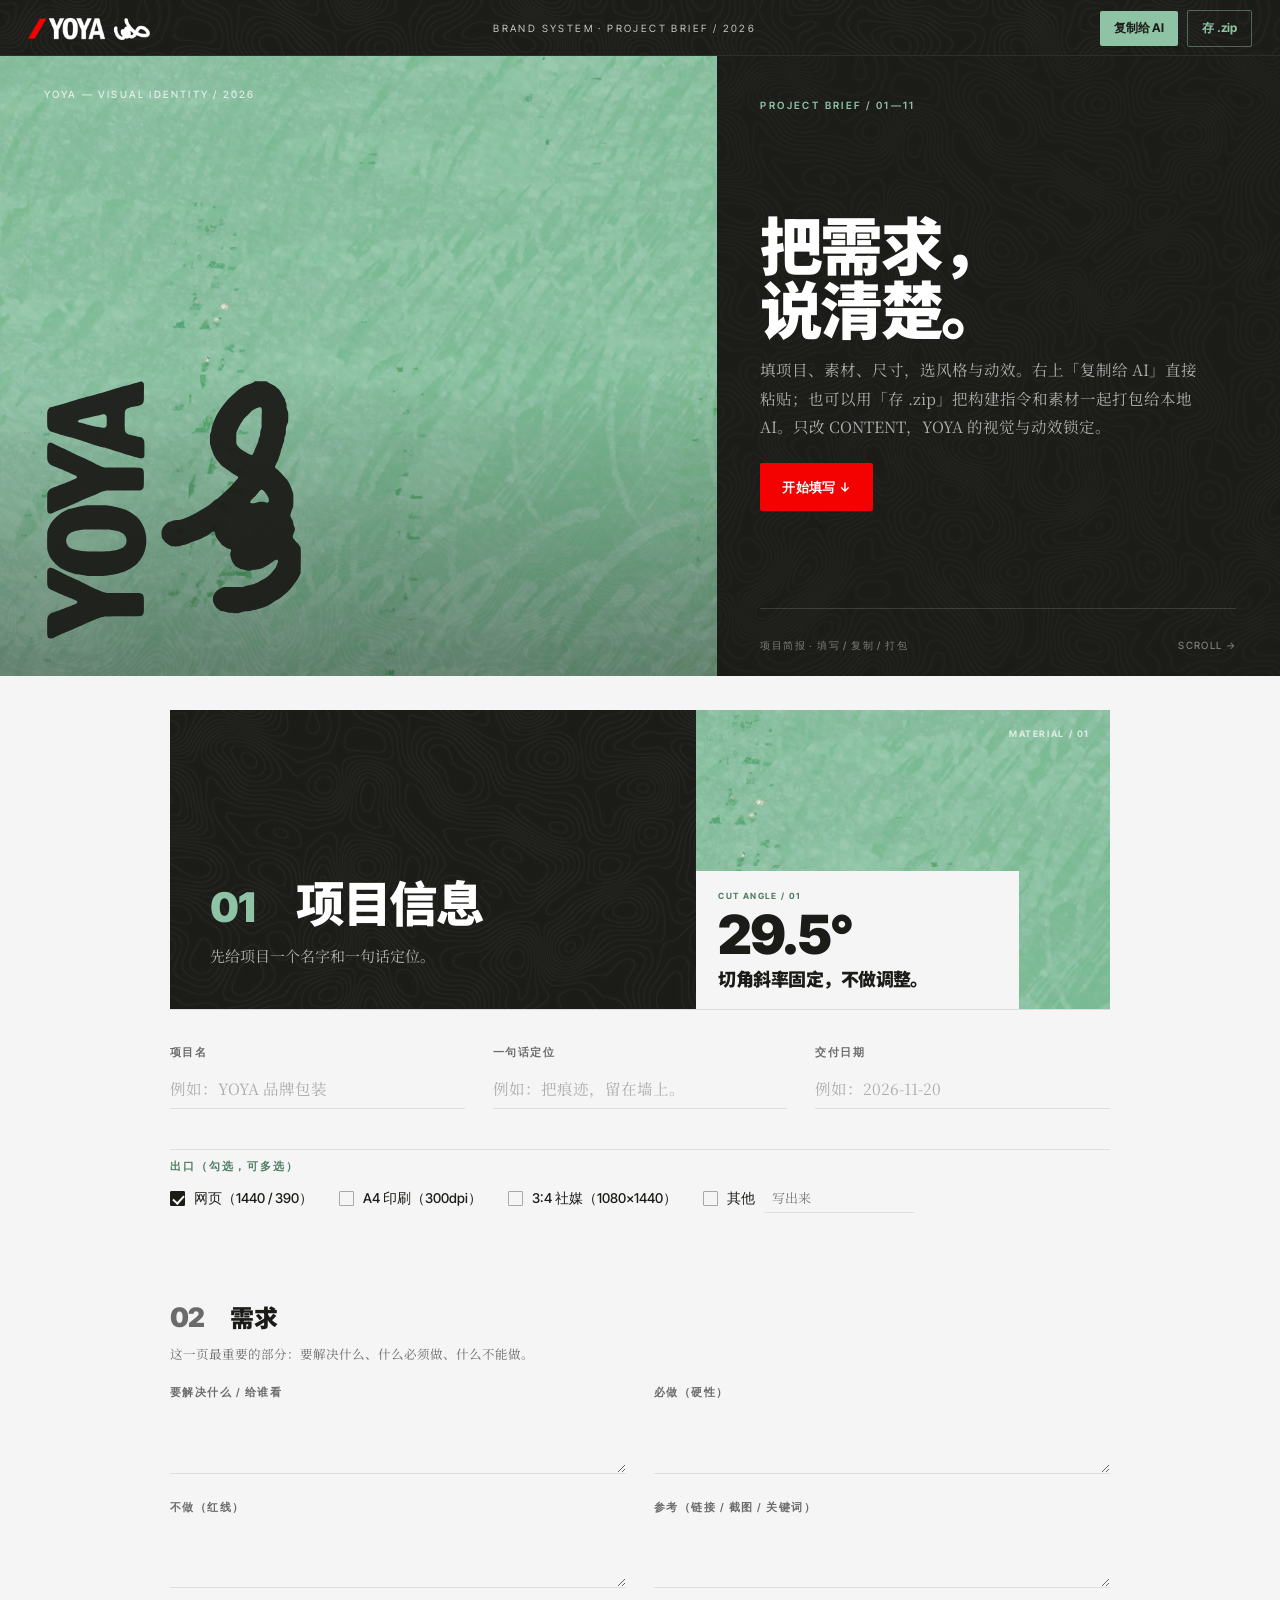
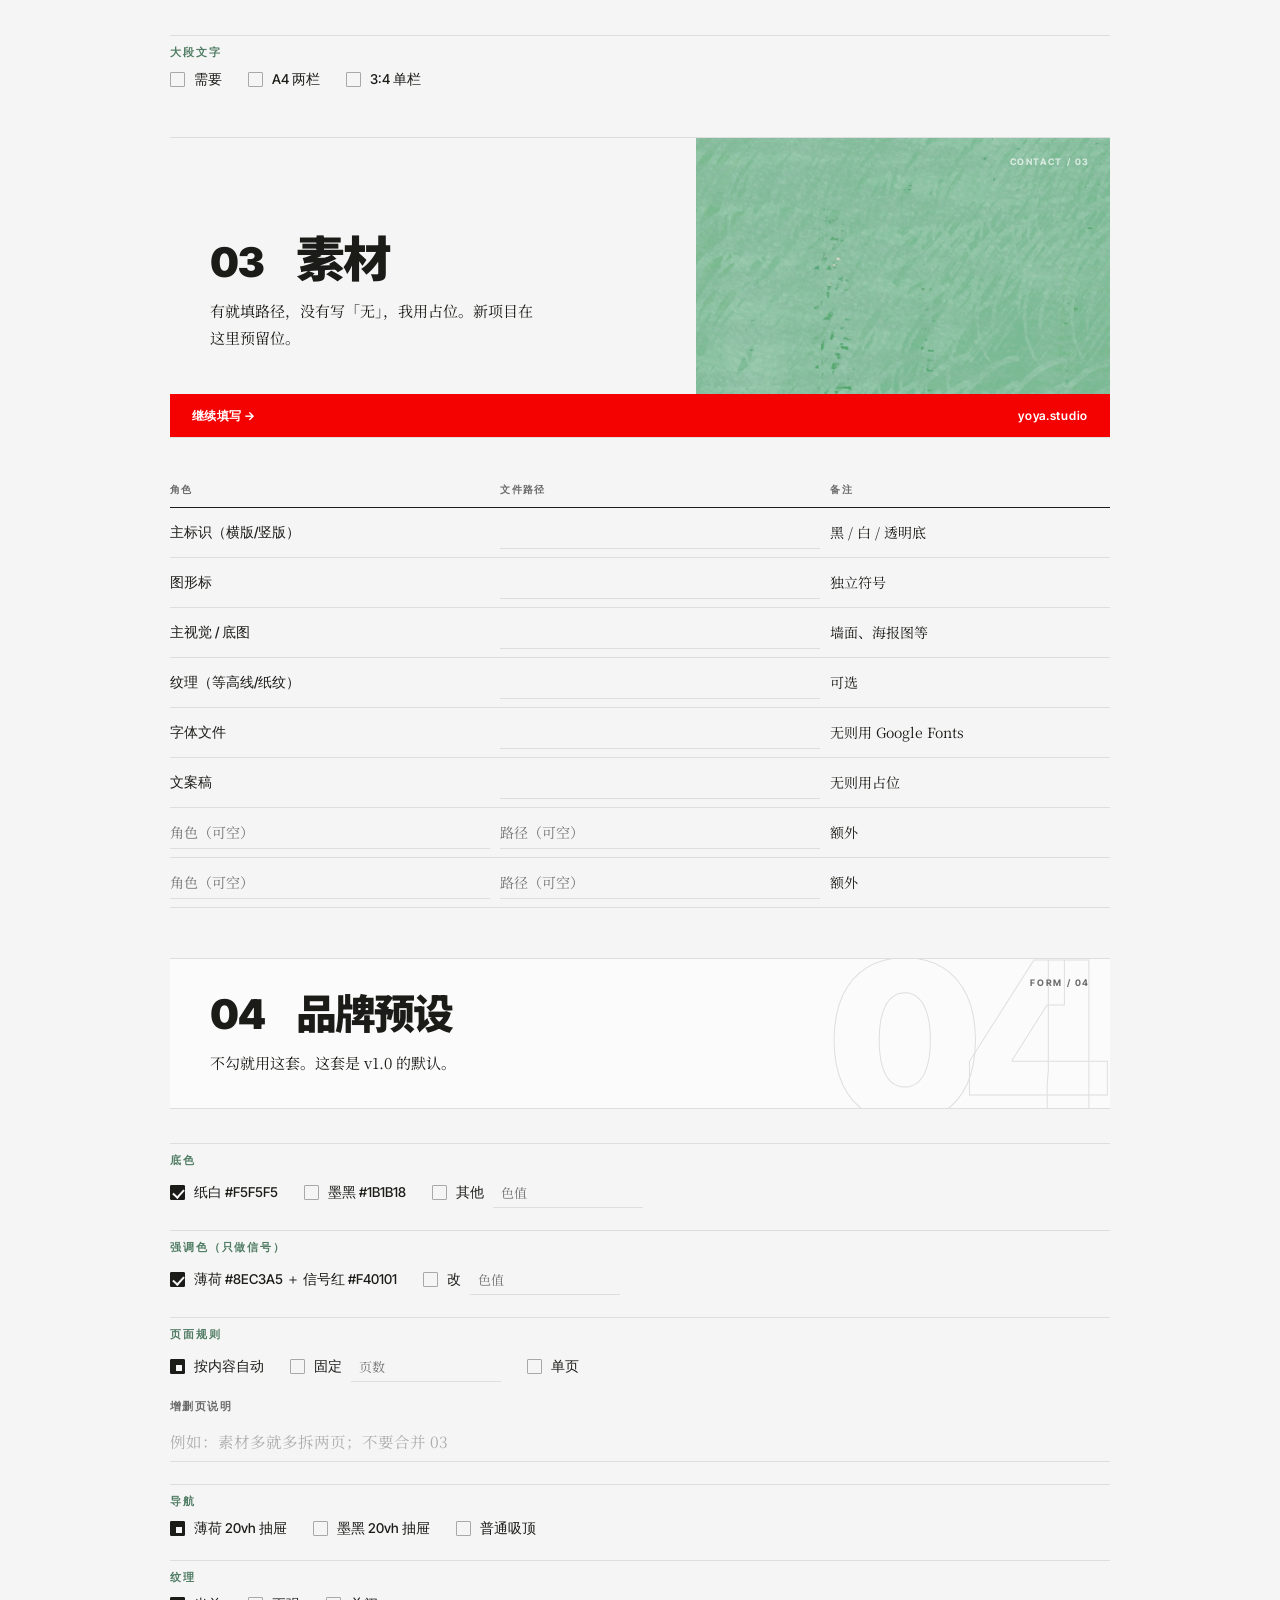
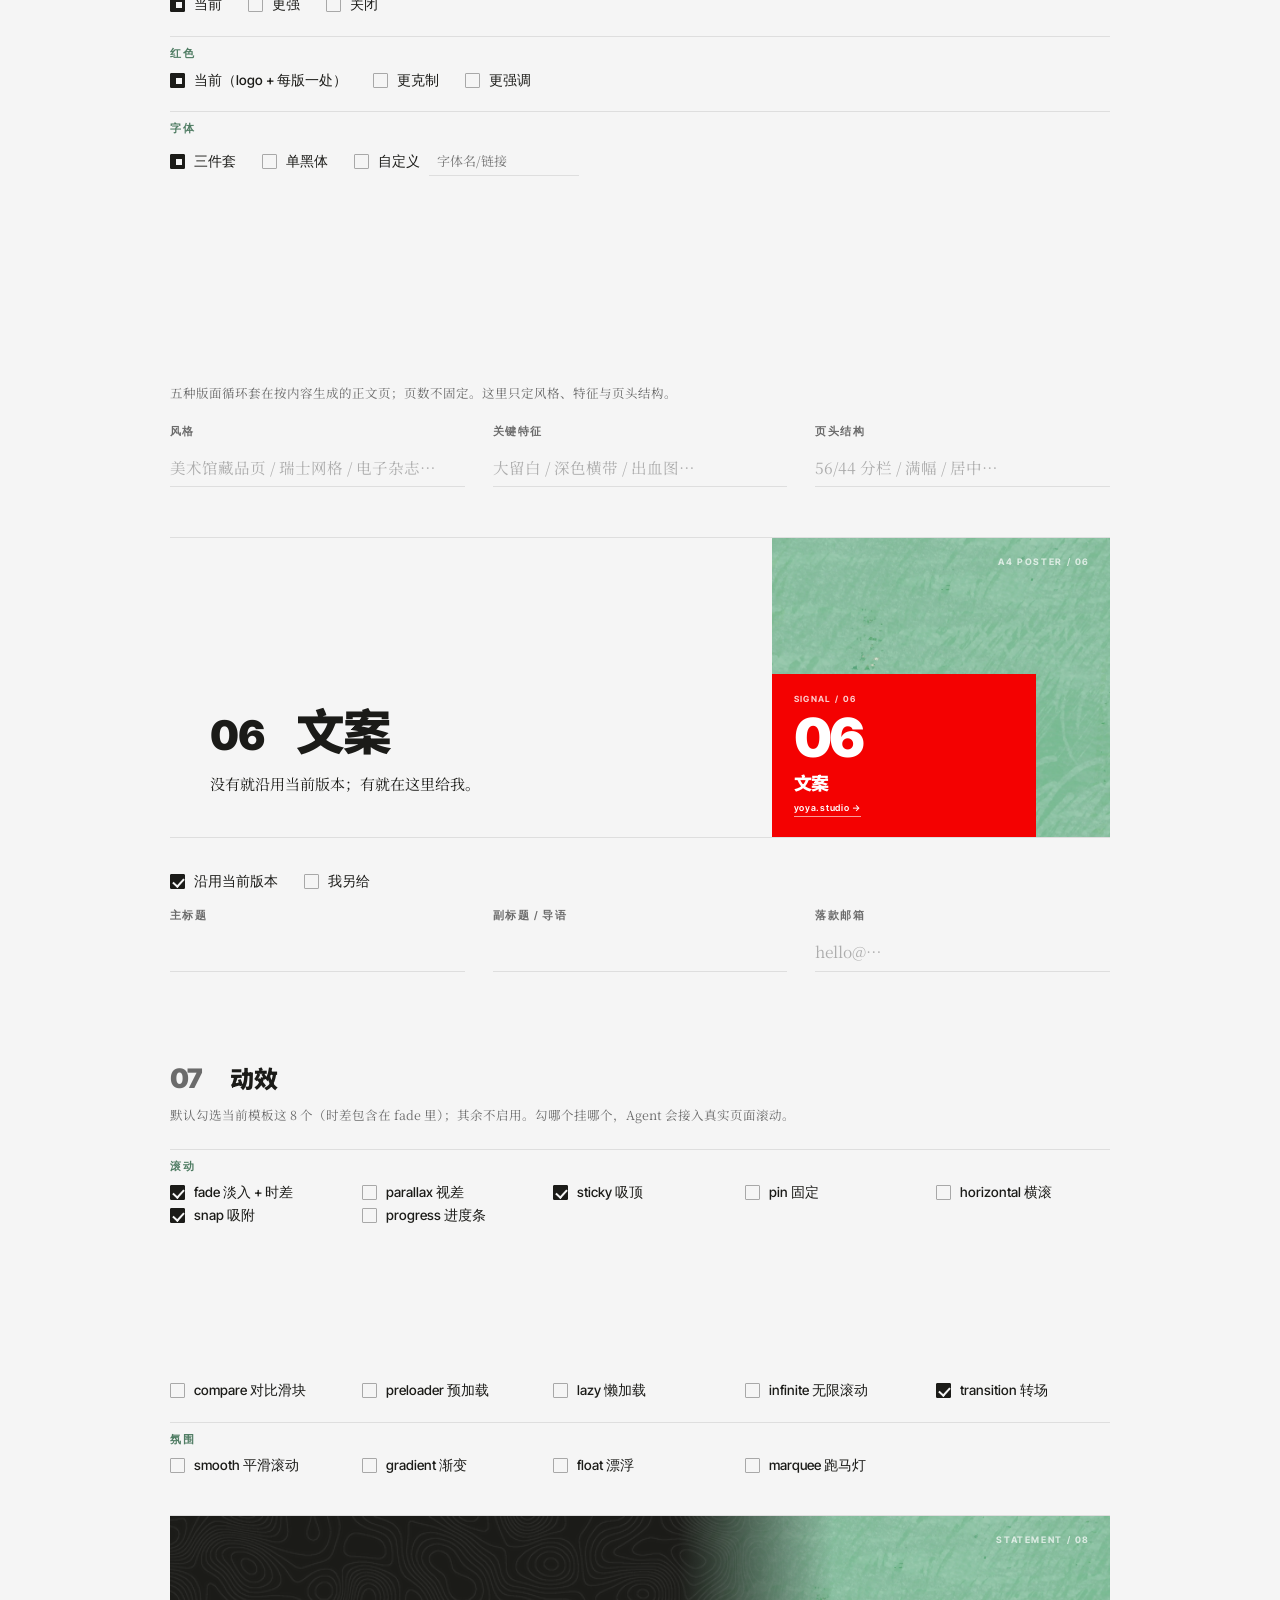
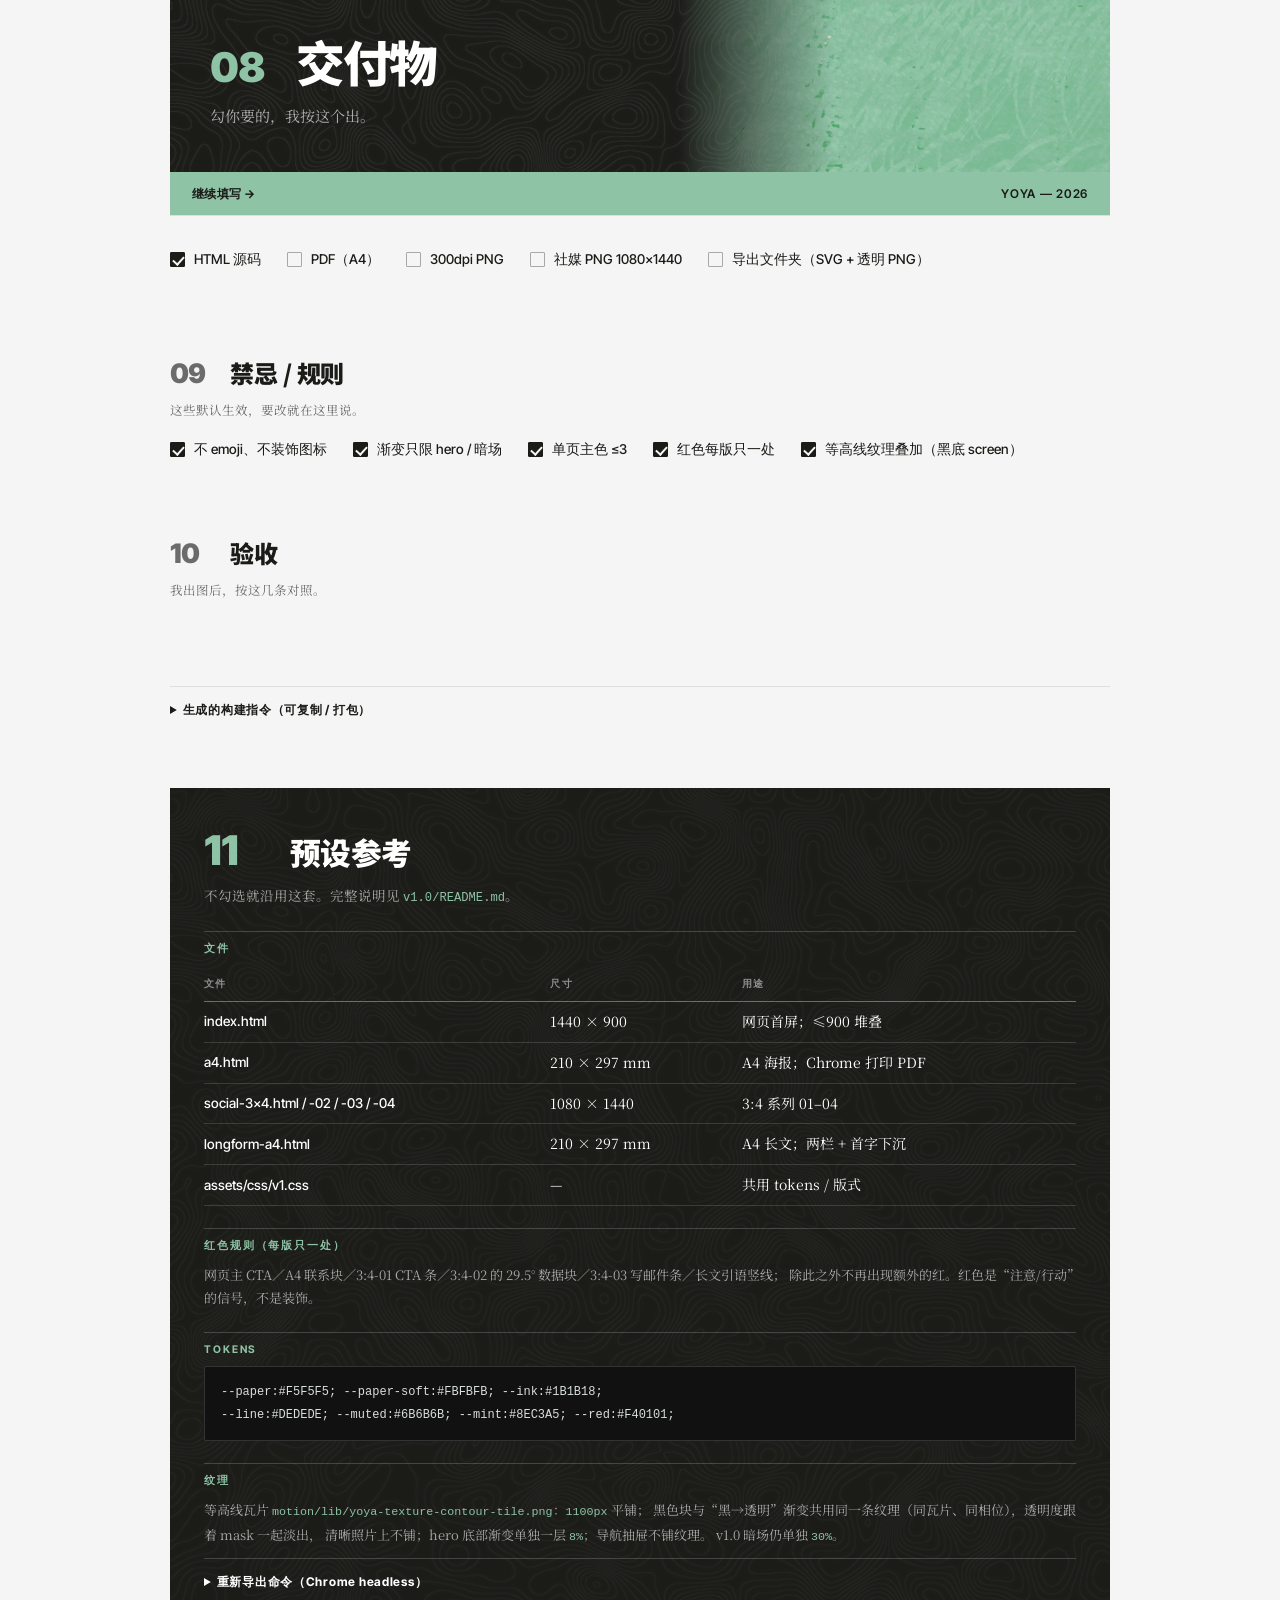
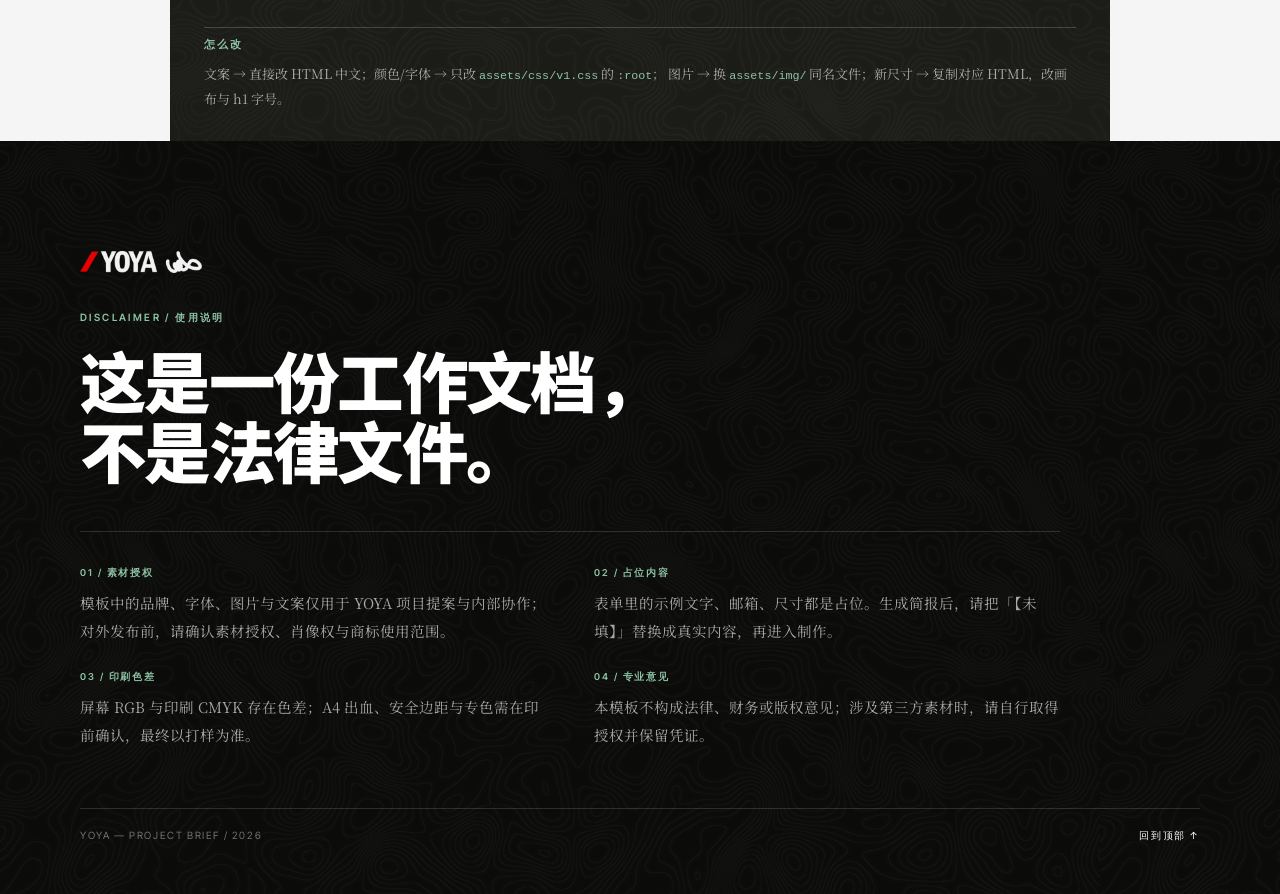
==== tool.html @ 6d3428be "YOYA project brief: demo + tool" ====
<!DOCTYPE html>
<html lang="zh-CN">
<head>
<meta charset="UTF-8">
<meta name="viewport" content="width=device-width, initial-scale=1.0">
<title>YOYA · 项目简报（使用版）</title>
<meta name="robots" content="noindex">
<link rel="icon" type="image/png" href="assets/img/yoya-favicon-128.png">
<link rel="preconnect" href="https://fonts.googleapis.com">
<link rel="preconnect" href="https://fonts.gstatic.com" crossorigin>
<link href="https://fonts.googleapis.com/css2?family=Inter+Tight:wght@400;500;600;700;900&family=Noto+Sans+SC:wght@400;500;900&family=Noto+Serif+SC:wght@400;500&display=swap" rel="stylesheet">
<style>
  :root{
    --paper:#F5F5F5; --paper-soft:#FBFBFB; --ink:#1B1B18; --muted:#6B6B6B;
    --line:#DEDEDE; --mint:#8EC3A5; --mint-deep:#4F7C63; --red:#F40101;
    --tex:url("motion/lib/yoya-texture-contour-tile.png");
    --tex-size:1100px;
    --tex-op:.065;          /* 顶栏：原来的 10% × 0.65 */
    --tex-op-dark:.0585;    /* 第 11 节：原来的 9% × 0.65 */
    --tex-op-nav:.05;
    --tex-op-disc:.05;
    --bar:56px;
  }
  *{box-sizing:border-box}
  html{scroll-behavior:smooth}
  body{margin:0;background:var(--paper);color:var(--ink);
    font-family:"Noto Serif SC","PingFang SC","Microsoft YaHei",serif;line-height:1.7;
    -webkit-font-smoothing:antialiased}
  img{max-width:100%;display:block}
  a{color:inherit}
  .disp{font-family:"Noto Sans SC","Inter Tight",system-ui,sans-serif;font-weight:900;letter-spacing:-.03em}
  .lbl{font-family:"Inter Tight","PingFang SC",system-ui,sans-serif}

  /* ---------- 顶栏 + 章节导航 ---------- */
  header.topbar{position:sticky;top:0;z-index:110;height:var(--bar);background:var(--ink);color:#fff;
    padding:10px 28px;border-bottom:1px solid rgba(255,255,255,.08)}
  header.topbar::before{content:"";position:absolute;inset:0;pointer-events:none;
    background-image:var(--tex);background-repeat:repeat;background-size:var(--tex-size);
    mix-blend-mode:screen;opacity:var(--tex-op)}
  header.topbar.is-stuck{box-shadow:0 12px 34px rgba(0,0,0,.26)}
  header.topbar .top-inner{transition:transform .3s ease}
  header.topbar:hover .top-inner,header.topbar.nav-open .top-inner{transform:translateY(-3px)}
  header.topbar:hover,header.topbar.nav-open{box-shadow:0 24px 54px rgba(0,0,0,.42)}
  .top-inner{position:relative;z-index:1;max-width:1320px;margin:0 auto;
    display:flex;align-items:center;gap:18px}
  .brand{display:inline-flex;flex:none;text-decoration:none}
  .top-inner .logo{height:22px;width:auto}
  .top-inner .tag{flex:1;text-align:center;font-family:"Inter Tight",sans-serif;font-size:10px;
    letter-spacing:.24em;color:#c9c9c2;text-transform:uppercase;white-space:nowrap;overflow:hidden}
  .top-actions{position:relative;display:flex;align-items:center;gap:9px;flex:none;margin-left:auto}

  .nav-wrap{position:relative}
  .nav-trigger{position:relative;display:inline-flex;align-items:center;gap:10px;
    background:transparent;color:#fff;border:1px solid rgba(255,255,255,.2);border-radius:2px;
    padding:8px 11px;font-family:"Inter Tight","PingFang SC",sans-serif;font-size:12px;
    letter-spacing:.02em;cursor:pointer;overflow:hidden;transition:background .25s,border-color .25s,transform .25s}
  .nav-trigger:hover{background:rgba(255,255,255,.07);border-color:rgba(255,255,255,.42)}
  .nav-trigger b{font-family:"Inter Tight",sans-serif;font-weight:700;font-size:10px;
    letter-spacing:.1em;color:var(--mint)}
  .nav-trigger .chev{font-size:10px;line-height:1;color:var(--mint);transition:transform .3s}
  .topbar.nav-open .nav-trigger{border-color:var(--mint)}
  .topbar.nav-open .nav-trigger .chev{transform:rotate(180deg)}
  .nav-panel{position:absolute;top:100%;left:0;right:0;width:100%;height:20vh;min-height:170px;
    display:grid;grid-template-columns:1fr 20vw;grid-template-rows:auto auto 1fr;gap:10px 48px;
    padding:22px 40px 20px;background:var(--mint);border-top:1px solid rgba(27,27,24,.18);
    box-shadow:0 40px 80px rgba(0,0,0,.35);z-index:60;opacity:0;transform:translateY(-14px);
    pointer-events:none;overflow:hidden;
    transition:opacity .22s ease,transform .3s cubic-bezier(.2,.75,.2,1)}
  .nav-panel>*{position:relative;z-index:1}
  @media (hover:hover){
    .topbar:hover .nav-panel{opacity:1;transform:none;pointer-events:auto}
  }
  .topbar.nav-open .nav-panel{opacity:1;transform:none;pointer-events:auto}
  .topbar.force-closed .nav-panel{opacity:0;transform:translateY(-8px) scale(.98);pointer-events:none}
  .nav-head{grid-column:1;grid-row:1;display:flex;align-items:flex-end;justify-content:space-between;gap:12px;
    font-family:"Inter Tight",sans-serif;font-size:9px;letter-spacing:.22em;
    text-transform:uppercase;color:rgba(27,27,24,.55)}
  .nav-head b{font-weight:700;font-size:clamp(38px,4vw,56px);line-height:.85;
    letter-spacing:-.04em;color:var(--ink)}
  .nav-bar{grid-column:1;grid-row:2;height:2px;background:rgba(27,27,24,.18);align-self:start}
  .nav-bar i{display:block;height:100%;width:0;background:var(--ink);transition:none}
  .nav-current{grid-column:1;grid-row:3;display:flex;justify-content:space-between;gap:16px;
    font-family:"Inter Tight","PingFang SC",sans-serif;font-size:11px;color:rgba(27,27,24,.62)}
  .nav-current b{font-weight:600;color:var(--ink)}
  .nav-current em{font-style:normal;color:rgba(27,27,24,.42)}
  .nav-list{grid-column:2;grid-row:1 / 4;display:grid;grid-template-columns:1fr 1fr;
    grid-template-rows:repeat(6,1fr);grid-auto-flow:column;gap:0 14px;max-height:none;overflow:visible}
  .nav-list a{position:relative;display:grid;grid-template-columns:22px 1fr;align-items:baseline;
    gap:6px;padding:4px 0 4px 8px;border-top:1px solid rgba(27,27,24,.14);
    text-decoration:none;color:rgba(27,27,24,.62);font-family:"Inter Tight","PingFang SC",sans-serif;
    font-size:11px;line-height:1.3;transition:color .25s,background .25s}
  .nav-list a b{font-family:"Inter Tight",sans-serif;font-size:8.5px;font-weight:700;
    letter-spacing:.08em;color:rgba(27,27,24,.38);transition:color .25s}
  .nav-list a::after{content:"";position:absolute;left:8px;right:0;bottom:2px;height:1px;
    background:var(--ink);transform:scaleX(0);transform-origin:right;transition:transform .35s ease}
  .nav-list a:hover{color:var(--ink);background:rgba(27,27,24,.06)}
  .nav-list a:hover::after{transform:scaleX(1);transform-origin:left}
  .nav-list a.on{color:var(--ink);background:linear-gradient(90deg,rgba(27,27,24,.12),transparent)}
  .nav-list a.on b{color:var(--ink)}
  .nav-list a.on::before{content:"";position:absolute;left:0;top:0;bottom:0;width:2px;background:var(--ink)}

  .copy-btn{position:relative;background:var(--mint);color:var(--ink);border:0;border-radius:2px;
    padding:9px 14px;font-family:"Inter Tight","PingFang SC",sans-serif;font-weight:700;
    font-size:12px;letter-spacing:.01em;cursor:pointer;overflow:hidden;
    transition:background .25s,transform .25s,box-shadow .25s}
  .copy-btn:hover{background:#A9D8C0;transform:translateY(-2px);box-shadow:0 9px 20px rgba(0,0,0,.24)}
  .copy-btn.ghost{background:transparent;color:var(--mint);border:1px solid rgba(142,195,165,.45)}
  .copy-btn.ghost:hover{background:rgba(142,195,165,.12);color:var(--mint);border-color:var(--mint)}
  .ok{position:absolute;top:calc(100% + 9px);right:0;z-index:80;display:none;
    background:var(--mint);color:var(--ink);font-family:"Inter Tight","PingFang SC",sans-serif;
    font-size:11.5px;font-weight:600;padding:6px 10px;border-radius:2px;white-space:nowrap}

  /* ---------- Hero：56/44 ---------- */
  .hero{display:grid;grid-template-columns:56% 44%;min-height:min(620px,74vh);background:var(--ink);overflow:hidden}
  .hero-media{position:relative;min-height:520px;overflow:hidden;
    background:url("assets/img/yoya-wall-mint-2400.webp") center/cover no-repeat}
  .hero-media::after{content:"";position:absolute;inset:0;z-index:1;
    background:linear-gradient(180deg,rgba(27,27,24,0) 52%,rgba(27,27,24,.38))}
  .hero-media::before{content:"";position:absolute;inset:0;z-index:2;pointer-events:none;
    background-image:var(--tex);background-repeat:repeat;background-size:var(--tex-size);
    opacity:.08;mix-blend-mode:screen;
    -webkit-mask-image:linear-gradient(180deg,transparent 52%,#000 100%);
    mask-image:linear-gradient(180deg,transparent 52%,#000 100%)}
  .hero-media .mark{position:absolute;left:clamp(20px,3.4vw,48px);bottom:clamp(18px,3vw,34px);
    width:min(38%,260px);opacity:.94;z-index:3}
  .hero-media .hm{position:absolute;left:clamp(20px,3.4vw,48px);top:clamp(18px,3vw,30px);z-index:3;
    font-family:"Inter Tight",sans-serif;font-size:10px;font-weight:500;letter-spacing:.22em;
    text-transform:uppercase;color:rgba(255,255,255,.74)}
  .hero-panel{position:relative;display:flex;flex-direction:column;color:#fff;
    padding:clamp(26px,3.2vw,46px) clamp(22px,3.4vw,52px) 22px}
  .hero-panel::before{content:"";position:absolute;inset:0;pointer-events:none;
    background-image:var(--tex);background-repeat:repeat;background-size:var(--tex-size);
    mix-blend-mode:screen;opacity:.05}
  .hero-panel>*{position:relative;z-index:1}
  .hero-panel .eyebrow{font-family:"Inter Tight",sans-serif;font-weight:600;font-size:10px;
    letter-spacing:.24em;text-transform:uppercase;color:var(--mint)}
  .hero-panel h1{font-family:"Noto Sans SC","Inter Tight",sans-serif;font-weight:900;
    font-size:clamp(42px,4.9vw,76px);line-height:1.02;letter-spacing:-.045em;
    margin:auto 0 16px}
  .hero-lede{font-family:"Noto Serif SC",serif;font-size:15.5px;line-height:1.85;
    color:rgba(255,255,255,.64);max-width:440px;margin:0 0 22px}
  .hero-cta{display:inline-flex;align-items:center;gap:8px;align-self:flex-start;
    background:var(--red);color:#fff;text-decoration:none;
    font-family:"Inter Tight",sans-serif;font-weight:600;font-size:13px;letter-spacing:.02em;
    padding:13px 22px;border-radius:2px}
  .hero-cta:hover{background:#d40000}
  .hero-meta{margin-top:auto;padding-top:28px;display:flex;justify-content:space-between;gap:16px;
    border-top:1px solid rgba(255,255,255,.14);font-family:"Inter Tight",sans-serif;
    font-weight:500;font-size:10px;letter-spacing:.14em;text-transform:uppercase;color:rgba(255,255,255,.42)}

  /* ---------- 正文 ---------- */
  .shell{max-width:1120px;margin:0 auto;padding:0 40px}
  .doc{min-width:0;width:100%;max-width:940px;margin:0 auto;padding:34px 0 0}

  /* ---------- 每一节 ---------- */
  section{position:relative;padding:30px 0 8px;border-top:1px solid var(--line);margin:0 0 34px;
    scroll-margin-top:72px}
  section:first-of-type{border-top:0}
  section h2{display:grid;grid-template-columns:72px 1fr;align-items:baseline;gap:14px;
    margin:0 0 6px;font-family:"Noto Sans SC","Inter Tight",sans-serif;font-weight:900;
    font-size:clamp(24px,2.4vw,32px);letter-spacing:-.02em}
  section h2 .num{font-family:"Inter Tight",sans-serif;font-weight:900;
    font-size:clamp(30px,3.2vw,44px);line-height:1;color:var(--ink);letter-spacing:-.02em}
  section .desc{color:var(--muted);font-size:13.5px;line-height:1.75;max-width:640px;margin:0 0 22px}

  /* ---------- 输入 ---------- */
  .row{display:grid;grid-template-columns:repeat(auto-fit,minmax(210px,1fr));gap:0 28px;margin:0}
  .field{display:block;margin:0 0 18px;min-width:0}
  .field label{display:block;font-family:"Inter Tight",sans-serif;font-weight:600;font-size:10.5px;
    letter-spacing:.14em;text-transform:uppercase;color:var(--muted);margin-bottom:7px}
  .field input,.field textarea{width:100%;border:0;border-bottom:1px solid var(--line);border-radius:0;
    background:transparent;padding:7px 0;font-family:"Noto Serif SC",serif;font-size:15.5px;
    line-height:1.6;color:var(--ink)}
  .field textarea{min-height:54px;resize:vertical}
  .field input::placeholder,.field textarea::placeholder{color:#ADADAD}
  .field input:focus,.field textarea:focus{outline:0;border-bottom-color:var(--ink)}

  /* ---------- 勾选 ---------- */
  .opts{display:flex;flex-wrap:wrap;gap:8px 26px;margin:0 0 16px}
  .opt{display:inline-flex;align-items:center;gap:9px;font-family:"Inter Tight","PingFang SC",sans-serif;
    font-weight:500;font-size:13.5px;line-height:1.4;cursor:pointer;user-select:none}
  .opt input[type=checkbox]{appearance:none;-webkit-appearance:none;width:15px;height:15px;
    border:1px solid #A8A8A8;border-radius:1px;background:transparent;cursor:pointer;flex:none;
    position:relative;margin:0}
  .opt input[type=checkbox]:checked{background:var(--ink);border-color:var(--ink)}
  .opt input[type=checkbox]:checked::after{content:"";position:absolute;left:4px;top:1px;
    width:5px;height:9px;border:solid var(--paper);border-width:0 2px 2px 0;transform:rotate(42deg)}
  .opt input[type=radio]{appearance:none;-webkit-appearance:none;width:15px;height:15px;
    border:1px solid #A8A8A8;border-radius:1px;background:transparent;cursor:pointer;flex:none;
    position:relative;margin:0}
  .opt input[type=radio]:checked{background:var(--ink);border-color:var(--ink)}
  .opt input[type=radio]:checked::after{content:"";position:absolute;left:4.5px;top:4.5px;
    width:6px;height:6px;background:var(--paper)}
  .opt .other{width:150px;padding:5px 8px;font-family:"Noto Serif SC",serif;font-size:13px;
    border:0;border-bottom:1px solid var(--line);border-radius:0;background:transparent;color:var(--ink)}
  .opt .other:focus{outline:0;border-bottom-color:var(--ink)}

  .group-title{font-family:"Inter Tight",sans-serif;font-weight:700;font-size:10.5px;
    letter-spacing:.18em;text-transform:uppercase;color:var(--mint-deep);
    margin:22px 0 8px;padding-top:8px;border-top:1px solid var(--line)}
  .grid{display:grid;grid-template-columns:repeat(auto-fill,minmax(168px,1fr));gap:4px 18px;margin:0 0 8px}

  /* ---------- 素材表 ---------- */
  table.mat{width:100%;border-collapse:collapse;font-size:14px;margin:0 0 8px}
  table.mat th{font-family:"Inter Tight",sans-serif;font-weight:700;font-size:10px;
    letter-spacing:.14em;text-transform:uppercase;color:var(--muted);text-align:left;
    padding:9px 10px 9px 0;border-bottom:1px solid var(--ink)}
  table.mat td{padding:8px 10px 8px 0;border-bottom:1px solid var(--line);vertical-align:middle}
  table.mat td:first-child{font-family:"Inter Tight","PingFang SC",sans-serif;font-weight:500;
    font-size:13.5px;color:var(--ink)}
  table.mat input{width:100%;border:0;border-bottom:1px solid var(--line);background:transparent;
    padding:6px 0;font-family:"Noto Serif SC",serif;font-size:14px;color:var(--ink)}
  table.mat input:focus{outline:0;border-bottom-color:var(--ink)}

  /* ---------- 说明 / 代码 ---------- */
  .note{font-size:13px;line-height:1.8;color:var(--muted);margin:0 0 10px}
  .note b{color:var(--ink);font-weight:500}
  code{font-family:ui-monospace,Consolas,monospace;font-size:.9em;color:var(--mint-deep)}
  pre.code{margin:0 0 18px;padding:14px 16px;background:var(--ink);color:#D8DED9;border-radius:2px;
    font-family:ui-monospace,Consolas,monospace;font-size:12px;line-height:1.85;overflow:auto;white-space:pre}

  details.out{margin:8px 0 0;border-top:1px solid var(--line);padding:0}
  details.out summary{cursor:pointer;font-family:"Inter Tight",sans-serif;font-weight:700;
    font-size:12px;letter-spacing:.06em;padding:13px 0;color:var(--ink)}
  details.out textarea{width:100%;min-height:230px;border:1px solid var(--line);border-radius:2px;
    background:var(--paper-soft);font-family:ui-monospace,Consolas,monospace;font-size:12px;
    line-height:1.7;padding:12px;color:var(--ink)}
  details.out textarea.cmd{min-height:150px}

  /* ---------- 深色段 11 ---------- */
  section.dark{background:var(--ink);color:#fff;border-top:0;margin:54px 0 0;
    padding:38px 34px 20px;position:relative;overflow:hidden}
  section.dark::before{content:"";position:absolute;inset:0;pointer-events:none;
    background-image:var(--tex);background-repeat:repeat;background-size:var(--tex-size);
    mix-blend-mode:screen;opacity:var(--tex-op-dark);
    -webkit-mask-image:radial-gradient(120% 100% at 50% 45%,#000 55%,transparent 100%);
    mask-image:radial-gradient(120% 100% at 50% 45%,#000 55%,transparent 100%)}
  section.dark>*{position:relative;z-index:1}
  section.dark h2{color:#fff}
  section.dark h2 .num{color:var(--mint)}
  section.dark .desc,section.dark .note{color:rgba(255,255,255,.62)}
  section.dark .note b{color:#fff}
  section.dark code{color:var(--mint)}
  section.dark .group-title{color:var(--mint);border-top-color:rgba(255,255,255,.18)}
  section.dark table.mat th{color:rgba(255,255,255,.5);border-bottom-color:rgba(255,255,255,.35)}
  section.dark table.mat td{border-bottom-color:rgba(255,255,255,.14)}
  section.dark table.mat td:first-child{color:#fff}
  section.dark details.out{border-top-color:rgba(255,255,255,.18)}
  section.dark details.out summary{color:#fff}
  section.dark details.out textarea{background:#111;border-color:rgba(255,255,255,.2);color:#D8DED9}
  section.dark pre.code{background:#111;border:1px solid rgba(255,255,255,.14)}

  /* ---------- 末页：黑底免责 ---------- */
  .disclaimer{position:relative;background:#0B0B0A;color:#fff;margin:0;
    padding:110px 40px 54px;overflow:hidden;scroll-margin-top:52px}
  .disclaimer::before{content:"";position:absolute;inset:0;pointer-events:none;
    background-image:var(--tex);background-repeat:repeat;background-size:var(--tex-size);
    mix-blend-mode:screen;opacity:var(--tex-op-disc)}
  .disc-inner{position:relative;z-index:1;max-width:1120px;margin:0 auto}
  .disc-mark{height:22px;width:auto;margin:0 0 36px;opacity:.95!important}
  .disc-eyebrow{font-family:"Inter Tight",sans-serif;font-weight:600;font-size:10px;
    letter-spacing:.24em;text-transform:uppercase;color:var(--mint);margin:0 0 18px}
  .disclaimer h2{font-family:"Noto Sans SC","Inter Tight",sans-serif;font-weight:900;
    font-size:clamp(38px,5.2vw,72px);line-height:1.06;letter-spacing:-.04em;
    margin:0 0 46px;max-width:820px;display:block;grid-template-columns:none}
  .disc-cols{display:grid;grid-template-columns:1fr 1fr;gap:22px 48px;max-width:980px;
    padding:32px 0 58px;border-top:1px solid rgba(255,255,255,.14)}
  .disc-cols p{font-family:"Noto Serif SC",serif;font-size:14.5px;line-height:1.95;
    color:rgba(255,255,255,.64);margin:0}
  .disc-cols b{display:block;font-family:"Inter Tight",sans-serif;font-weight:600;
    font-size:9.5px;letter-spacing:.2em;color:var(--mint);margin-bottom:7px}
  .disc-foot{display:flex;justify-content:space-between;gap:18px;flex-wrap:wrap;
    padding-top:18px;border-top:1px solid rgba(255,255,255,.14);
    font-family:"Inter Tight",sans-serif;font-size:10px;letter-spacing:.16em;
    color:rgba(255,255,255,.42);text-transform:uppercase}
  .disc-foot a{position:relative;color:#fff;text-decoration:none}
  .disc-foot a::after{content:"";position:absolute;left:0;right:0;bottom:-3px;height:1px;
    background:var(--mint);transform:scaleX(0);transform-origin:right;transition:transform .35s}
  .disc-foot a:hover::after{transform:scaleX(1);transform-origin:left}

  /* ---------- 模板动效 ---------- */
  html.js .reveal{opacity:0;transform:translateY(14px);
    transition:opacity .65s ease,transform .65s cubic-bezier(.2,.7,.2,1);
    transition-delay:calc(var(--i,0) * 55ms)}
  html.js .reveal.in{opacity:1;transform:none}
  .hero-cta,.nav-trigger,.copy-btn{position:relative;overflow:hidden}
  .rip{position:absolute;border-radius:50%;transform:scale(0);pointer-events:none;
    animation:rip .55s ease-out forwards;z-index:0}
  @keyframes rip{to{transform:scale(2.8);opacity:0}}
  .wipe{position:fixed;left:0;right:0;top:var(--bar);height:0;z-index:100;background:var(--mint);
    overflow:hidden;pointer-events:none;visibility:hidden;opacity:0;
    transition:height .5s cubic-bezier(.7,0,.2,1),opacity .24s ease .18s}
  .wipe.run{visibility:visible;opacity:1;height:calc(100vh - var(--bar));
    transition:height .52s cubic-bezier(.7,0,.2,1),opacity .1s ease}
  .wipe.out{visibility:visible;opacity:0;height:20vh;
    transition:height .45s cubic-bezier(.7,0,.2,1),opacity .22s ease .34s}
  .wipe-logo{position:absolute;top:50%;left:50%;width:min(220px,42vw);height:auto;
    transform:translate(-50%,-50%);filter:drop-shadow(0 3px 14px rgba(27,27,24,.22))}
  @media (min-width:901px){
    html{scroll-snap-type:y proximity;scroll-padding-top:52px}
    section,.disclaimer{scroll-snap-align:start}
  }
  @media (prefers-reduced-motion:reduce){
    html{scroll-behavior:auto;scroll-snap-type:none}
    html.js .reveal{opacity:1;transform:none;transition:none}
  }

  /* 正文节 · 五种版面循环 */
  section.has-band{padding-top:0}
  .sec-band{position:relative;overflow:hidden;display:flex;align-items:flex-end;
    min-height:300px;margin:0 0 34px;padding:40px;background:var(--paper-soft);
    border-bottom:1px solid var(--line)}
  .sec-copy{position:relative;z-index:3;max-width:56%}
  .sec-copy h2{margin:0 0 14px;font-size:clamp(34px,3.8vw,56px);line-height:1.02;
    letter-spacing:-.05em;font-weight:900;text-wrap:balance}
  .sec-copy .desc{margin:0;max-width:42ch;font-size:15px;line-height:1.8;color:var(--ink-soft)}
  .sec-art{position:absolute;inset:0 0 0 auto;width:42%;overflow:hidden}
  .art-tag{position:absolute;top:18px;right:20px;z-index:4;font:700 9px/1.4 "Inter Tight",sans-serif;
    letter-spacing:.18em;text-transform:uppercase;color:rgba(255,255,255,.7)}
  .art-photo{position:absolute;inset:0;background:url("assets/img/yoya-wall-mint-2400.webp") center/cover}
  .art-photo.detail{background-image:url("assets/img/yoya-wall-mint-detail-960.webp")}
  .art-red{position:absolute;left:0;bottom:0;z-index:3;display:flex;flex-direction:column;gap:9px;
    width:78%;padding:20px 22px;background:var(--red);color:#fff}
  .art-red .k{font:700 8.5px/1.3 "Inter Tight",sans-serif;letter-spacing:.16em;text-transform:uppercase;opacity:.8}
  .art-red b{font:900 54px/.9 "Inter Tight",sans-serif;letter-spacing:-.05em}
  .art-red .t{font:900 18px/1.15 "Noto Sans SC",sans-serif;letter-spacing:-.03em}
  .art-red em{font:600 9px/1.4 "Inter Tight",sans-serif;font-style:normal;letter-spacing:.08em;
    border-bottom:1px solid rgba(255,255,255,.6);align-self:flex-start;padding-bottom:2px}
  .art-bar{position:absolute;left:0;right:0;bottom:0;z-index:5;display:flex;justify-content:space-between;
    align-items:center;gap:20px;padding:14px 22px;background:var(--mint);color:var(--ink);
    font:700 12px/1.3 "Inter Tight",sans-serif;letter-spacing:.04em}
  .art-bar em{font-style:normal;font-weight:600;letter-spacing:.06em}
  .art-ghost{position:absolute;right:18px;bottom:-20px;z-index:1;font:900 220px/.8 "Inter Tight",sans-serif;
    letter-spacing:-.09em;color:transparent;-webkit-text-stroke:1px var(--line)}
  .sec-band[data-lay="poster"]{background:var(--paper)}
  .sec-band[data-lay="poster"] .sec-art{width:36%;background:var(--mint)}
  .sec-band[data-lay="statement"]{background:var(--ink);color:#fff;padding-bottom:86px}
  .sec-band[data-lay="statement"] .sec-copy h2{color:#fff}
  .sec-band[data-lay="statement"] .sec-copy .desc{color:rgba(245,245,245,.68)}
  .sec-band[data-lay="statement"] .sec-art{width:46%}
  .sec-band[data-lay="statement"] .sec-art::after{content:"";position:absolute;inset:0;z-index:1;
    background:linear-gradient(90deg,var(--ink),transparent 36%)}
  .sec-band[data-lay="material"]{background:var(--ink);color:#fff}
  .sec-band[data-lay="material"] .sec-copy h2{color:#fff}
  .sec-band[data-lay="material"] .sec-copy .desc{color:rgba(245,245,245,.68)}
  .sec-band[data-lay="material"] .sec-art{width:44%}
  .sec-band[data-lay="contact"]{background:var(--paper);padding-bottom:86px}
  .sec-band[data-lay="contact"] .sec-art{width:44%}
  .sec-band[data-lay="form"]{min-height:148px;padding:32px 40px;background:var(--paper-soft)}
  .sec-band[data-lay="form"] .sec-copy{max-width:100%}
  .sec-band[data-lay="form"] .sec-copy h2{font-size:clamp(30px,3.2vw,44px)}
  .sec-band[data-lay="form"] .sec-art{width:34%;background:none}
  .sec-band[data-lay="form"] .art-tag{color:var(--muted)}
  /* 合并页：组内小节 */
  .group-member{border-top:0;padding-top:26px;margin-bottom:24px;scroll-snap-align:none}
  .group-member h2{grid-template-columns:46px 1fr;font-size:clamp(20px,1.9vw,24px);
    color:var(--ink-soft);margin-top:0}
  .group-member h2 .num{font-size:clamp(22px,2.1vw,28px);color:var(--muted)}
  .group-member .desc{font-size:12.5px;margin-bottom:18px}
  /* 黑块统一等高线 */
  .sec-band[data-lay="statement"]::before,.sec-band[data-lay="material"]::before{
    content:"";position:absolute;inset:0;pointer-events:none;z-index:0;
    background-image:var(--tex);background-repeat:repeat;background-size:var(--tex-size);
    mix-blend-mode:screen;opacity:.07}
  .sec-band[data-lay="statement"]::before{
    z-index:2;opacity:.1;
    -webkit-mask-image:linear-gradient(90deg,#000 0 54%,rgba(0,0,0,.9) 58%,transparent 70.6%);
    mask-image:linear-gradient(90deg,#000 0 54%,rgba(0,0,0,.9) 58%,transparent 70.6%)}
  .sec-band[data-lay="statement"] .sec-copy,.sec-band[data-lay="material"] .sec-copy{z-index:3}
  .sec-band[data-lay="statement"] .sec-art,.sec-band[data-lay="material"] .sec-art{z-index:1}
  .sec-band[data-lay="statement"] .sec-copy h2 .num,
  .sec-band[data-lay="material"] .sec-copy h2 .num{color:var(--mint)}
  /* 红色收成点睛：声明条=薄荷，联系条=红，材质数据=纸白 */
  .sec-band[data-lay="statement"] .art-bar{background:var(--mint);color:var(--ink)}
  .sec-band[data-lay="statement"] .art-bar em{color:var(--ink)}
  .sec-band[data-lay="contact"] .art-bar{background:var(--red);color:#fff}
  .sec-band[data-lay="material"] .art-red{background:var(--paper);color:var(--ink)}
  .sec-band[data-lay="material"] .art-red .k{color:var(--mint-deep);opacity:1}
  .sec-band[data-lay="material"] .art-red em{border-bottom-color:rgba(27,27,24,.35)}
  @media (max-width:760px){
    .sec-band{display:block;min-height:0;padding:26px 18px 0;margin:0 0 26px}
    .sec-band[data-lay="statement"],.sec-band[data-lay="contact"]{padding-bottom:70px}
    .sec-band[data-lay="form"]{min-height:0;padding-bottom:16px}
    .sec-copy{max-width:100%}
    .sec-copy h2{font-size:clamp(30px,8vw,40px);margin-bottom:10px}
    .sec-copy .desc{font-size:14.5px;line-height:1.75;max-width:none}
    .sec-art,.sec-band[data-lay="poster"] .sec-art,.sec-band[data-lay="statement"] .sec-art,
    .sec-band[data-lay="material"] .sec-art,.sec-band[data-lay="contact"] .sec-art{
      position:relative;width:auto;height:120px;margin:20px -18px 0}
    .sec-band[data-lay="form"] .sec-art{display:none}
    .sec-band[data-lay="statement"]::before{
      z-index:0;opacity:.07;-webkit-mask-image:none;mask-image:none}
    .sec-band[data-lay="statement"] .sec-art::before{content:"";position:absolute;inset:0;
      z-index:2;pointer-events:none;background-image:var(--tex);background-repeat:repeat;
      background-size:var(--tex-size);opacity:.1;mix-blend-mode:screen;
      -webkit-mask-image:linear-gradient(90deg,#000 0%,rgba(0,0,0,.85) 8%,transparent 36%);
      mask-image:linear-gradient(90deg,#000 0%,rgba(0,0,0,.85) 8%,transparent 36%)}
    .art-tag{top:12px;right:14px;font-size:8px}
    .art-red{width:64%;padding:12px 14px;gap:5px}
    .art-red b{font-size:34px}
    .art-red .t{font-size:13px}
    .art-red .k{font-size:7px}
    .art-red em{font-size:8px}
    .art-bar{padding:10px 14px;font-size:10px}
    .art-ghost{display:none}
  }

  @media (max-width:1100px){
    .shell{padding:0 28px}
    .doc{max-width:940px;padding-top:28px}
    .hero{grid-template-columns:52% 48%}
    .top-inner .tag{display:none}
  }
  @media (max-width:900px){
    .hero{grid-template-columns:1fr}
    .hero-media{min-height:300px;max-height:380px}
    .hero-panel{padding:26px 24px 22px}
    .hero-panel h1{font-size:clamp(38px,9vw,54px);margin:26px 0 14px}
    .hero-meta{padding-top:20px}
  }
  @media (max-width:600px){
    :root{--bar:54px}
    .shell{padding:0 18px}
    section h2{grid-template-columns:48px 1fr;gap:10px}
    section h2 .num{font-size:30px}
    section h2{font-size:25px}
    .row{grid-template-columns:1fr}
    .grid{grid-template-columns:1fr 1fr}
    table.mat{display:block;font-size:12.5px}
    table.mat tbody{display:block}
    table.mat tr{display:block;padding:11px 0;border-bottom:1px solid var(--line)}
    table.mat tr:first-child{display:none}
    table.mat td{display:block;width:auto;border:0;padding:2px 0}
    table.mat td:first-child{font-weight:600}
    table.mat td:nth-child(2){padding-top:4px}
    table.mat td:nth-child(3){display:block;color:var(--muted);font-size:11.5px;padding-top:2px}
    table.mat input{border-bottom-color:var(--line)}
    section.dark table.mat tr{border-bottom-color:rgba(255,255,255,.14)}
    section.dark table.mat td:nth-child(3){color:rgba(255,255,255,.5)}
    section.dark table.mat td:first-child{color:#fff}
    section.dark{padding:28px 18px 14px;margin-left:-18px;margin-right:-18px}
    header.topbar{padding:9px 18px}
    .top-inner .logo{height:20px}
    .top-inner .tag{display:none}
    .nav-trigger{padding:7px 9px;gap:7px}
    .nav-trigger #navTitle{display:none}
    .copy-btn{padding:8px 10px;font-size:11px}
    .nav-panel{position:fixed;top:54px;left:18px;right:18px;width:auto;height:auto;min-height:0;
      max-height:calc(100vh - 86px);display:block;padding:18px;transform:translateY(-8px);
      overflow:auto}
    .nav-head b{font-size:38px}
    .nav-current{margin-top:8px}
    .nav-list{display:grid;grid-template-columns:1fr 1fr;grid-template-rows:none;
      grid-auto-flow:row;gap:0 10px;max-height:none;overflow:visible}
    .nav-list a{font-size:11px;padding:5px 0 5px 8px}
    .disclaimer{padding:84px 18px 46px}
    .disc-cols{grid-template-columns:1fr;gap:18px;padding-bottom:42px}
    .disclaimer h2{font-size:36px;margin-bottom:34px}
    .disc-mark{height:20px;margin-bottom:26px}
  }
  @media (max-width:900px) and (min-width:601px){
    .nav-panel{position:fixed;top:54px;left:18px;right:18px;width:auto;height:auto;min-height:0;
      max-height:calc(100vh - 86px);display:block;padding:18px;transform:translateY(-8px);
      overflow:auto}
    .nav-head b{font-size:40px}
    .nav-current{margin-top:10px}
    .nav-list{display:grid;grid-template-columns:1fr 1fr;grid-template-rows:none;
      grid-auto-flow:row;gap:0 10px;max-height:none;overflow:visible}
    .nav-list a{font-size:11.5px;padding:6px 0 6px 8px}
  }
</style>
<script>document.documentElement.classList.add('js');</script>
</head>
<body>

<header class="topbar" id="top">
  <div class="top-inner">
    <a class="brand" href="#top" aria-label="YOYA 项目简报"><img class="logo" src="assets/img/yoya-logo-primary-light.webp" alt="YOYA"></a>
    <div class="tag">BRAND SYSTEM · PROJECT BRIEF / 2026</div>
    <div class="top-actions">
      <button class="copy-btn" id="copyBtn" onclick="copyBrief()">复制给 AI</button>
      <button class="copy-btn ghost" id="zipBtn" onclick="zipBrief()">存 .zip</button>
      <span class="ok" id="ok">✓ 已复制，粘贴给 AI</span>
    </div>
  </div>
  <nav class="nav-panel" id="navPanel" aria-label="章节">
    <div class="nav-head"><span>Progress / 01—11</span><b id="navPct">0%</b></div>
    <div class="nav-bar"><i id="navRail"></i></div>
    <div class="nav-current"><b id="navNow">01 项目信息</b><span id="navNext">→ 02 需求</span></div>
    <div class="nav-list" id="navList">
      <a href="#s01" data-num="01" class="on"><b>01</b><span>项目信息</span></a>
      <a href="#s02" data-num="02"><b>02</b><span>需求</span></a>
      <a href="#s03" data-num="03"><b>03</b><span>素材</span></a>
      <a href="#s04" data-num="04"><b>04</b><span>品牌预设</span></a>
      <a href="#s05" data-num="05"><b>05</b><span>版式</span></a>
      <a href="#s06" data-num="06"><b>06</b><span>文案</span></a>
      <a href="#s07" data-num="07"><b>07</b><span>动效</span></a>
      <a href="#s08" data-num="08"><b>08</b><span>交付物</span></a>
      <a href="#s09" data-num="09"><b>09</b><span>禁忌</span></a>
      <a href="#s10" data-num="10"><b>10</b><span>验收</span></a>
      <a href="#s11" data-num="11"><b>11</b><span>预设参考</span></a>
      <a href="#disclaimer" data-num="—"><b>—</b><span>免责申明</span></a>
    </div>
  </nav>
</header>

<header class="hero">
  <div class="hero-media">
    <span class="hm">YOYA — VISUAL IDENTITY / 2026</span>
    <img class="mark" src="assets/img/yoya-mark-ink.svg" alt="">
  </div>
  <div class="hero-panel">
    <div class="eyebrow">PROJECT BRIEF / 01—11</div>
    <h1>把需求，<br>说清楚。</h1>
    <p class="hero-lede">填项目、素材、尺寸，选风格与动效。右上「复制给 AI」直接粘贴；也可以用「存 .zip」把构建指令和素材一起打包给本地 AI。只改 CONTENT，YOYA 的视觉与动效锁定。</p>
    <a class="hero-cta" href="#s01">开始填写 ↓</a>
    <div class="hero-meta"><span>项目简报 · 填写 / 复制 / 打包</span><span>SCROLL →</span></div>
  </div>
</header>

<div class="shell">
  <main class="doc">

  <!-- 01 项目信息 -->
  <section id="s01">
    <h2><span class="num">01</span>项目信息</h2>
    <p class="desc">先给项目一个名字和一句话定位。</p>
    <div class="row">
      <div class="field"><label>项目名</label><input id="p-name" placeholder="例如：YOYA 品牌包装"></div>
      <div class="field"><label>一句话定位</label><input id="p-pos" placeholder="例如：把痕迹，留在墙上。"></div>
      <div class="field"><label>交付日期</label><input id="p-date" placeholder="例如：2026-11-20"></div>
    </div>
    <div class="group-title">出口（勾选，可多选）</div>
    <div class="opts">
      <label class="opt"><input type="checkbox" id="o-web" checked>网页（1440 / 390）</label>
      <label class="opt"><input type="checkbox" id="o-a4">A4 印刷（300dpi）</label>
      <label class="opt"><input type="checkbox" id="o-social">3:4 社媒（1080×1440）</label>
      <label class="opt"><input type="checkbox" id="o-other">其他 <input id="o-other-txt" class="other" placeholder="写出来"></label>
    </div>
  </section>

  <!-- 02 需求 -->
  <section id="s02">
    <h2><span class="num">02</span>需求</h2>
    <p class="desc">这一页最重要的部分：要解决什么、什么必须做、什么不能做。</p>
    <div class="row">
      <div class="field"><label>要解决什么 / 给谁看</label><textarea id="n-what"></textarea></div>
      <div class="field"><label>必做（硬性）</label><textarea id="n-must"></textarea></div>
    </div>
    <div class="row">
      <div class="field"><label>不做（红线）</label><textarea id="n-not"></textarea></div>
      <div class="field"><label>参考（链接 / 截图 / 关键词）</label><textarea id="n-ref"></textarea></div>
    </div>
    <div class="group-title">大段文字</div>
    <div class="opts">
      <label class="opt"><input type="checkbox" id="lf-yes">需要</label>
      <label class="opt"><input type="checkbox" id="lf-a4">A4 两栏</label>
      <label class="opt"><input type="checkbox" id="lf-social">3:4 单栏</label>
    </div>
  </section>

  <!-- 03 素材 -->
  <section id="s03">
    <h2><span class="num">03</span>素材</h2>
    <p class="desc">有就填路径，没有写「无」，我用占位。新项目在这里预留位。</p>
    <table class="mat">
      <tr><th>角色</th><th>文件路径</th><th>备注</th></tr>
      <tr><td>主标识（横版/竖版）</td><td><input id="m-primary"></td><td>黑 / 白 / 透明底</td></tr>
      <tr><td>图形标</td><td><input id="m-mark"></td><td>独立符号</td></tr>
      <tr><td>主视觉 / 底图</td><td><input id="m-visual"></td><td>墙面、海报图等</td></tr>
      <tr><td>纹理（等高线/纸纹）</td><td><input id="m-texture"></td><td>可选</td></tr>
      <tr><td>字体文件</td><td><input id="m-font"></td><td>无则用 Google Fonts</td></tr>
      <tr><td>文案稿</td><td><input id="m-copy"></td><td>无则用占位</td></tr>
      <tr><td><input id="m-x1-n" placeholder="角色（可空）"></td><td><input id="m-x1-p" placeholder="路径（可空）"></td><td>额外</td></tr>
      <tr><td><input id="m-x2-n" placeholder="角色（可空）"></td><td><input id="m-x2-p" placeholder="路径（可空）"></td><td>额外</td></tr>
    </table>
  </section>

  <!-- 04 品牌预设 -->
  <section id="s04">
    <h2><span class="num">04</span>品牌预设</h2>
    <p class="desc">不勾就用这套。这套是 v1.0 的默认。</p>
    <div class="group-title">底色</div>
    <div class="opts">
      <label class="opt"><input type="checkbox" id="b-paper" checked>纸白 #F5F5F5</label>
      <label class="opt"><input type="checkbox" id="b-ink">墨黑 #1B1B18</label>
      <label class="opt"><input type="checkbox" id="b-other">其他 <input id="b-other-txt" class="other" placeholder="色值"></label>
    </div>
    <div class="group-title">强调色（只做信号）</div>
    <div class="opts">
      <label class="opt"><input type="checkbox" id="a-mintred" checked>薄荷 #8EC3A5 ＋ 信号红 #F40101</label>
      <label class="opt"><input type="checkbox" id="a-other">改 <input id="a-other-txt" class="other" placeholder="色值"></label>
    </div>
    <div class="group-title">页面规则</div>
    <div class="opts">
      <label class="opt"><input type="radio" name="page-rule" value="auto" checked>按内容自动</label>
      <label class="opt"><input type="radio" name="page-rule" value="fixed">固定 <input id="pg-count" class="other" placeholder="页数" oninput="document.querySelector('input[name=page-rule][value=fixed]').checked=true"></label>
      <label class="opt"><input type="radio" name="page-rule" value="single">单页</label>
    </div>
    <div class="field"><label>增删页说明</label><input id="pg-note" placeholder="例如：素材多就多拆两页；不要合并 03"></div>

    <div class="group-title">导航</div>
    <div class="opts">
      <label class="opt"><input type="radio" name="nav-style" value="mint" checked>薄荷 20vh 抽屉</label>
      <label class="opt"><input type="radio" name="nav-style" value="ink">墨黑 20vh 抽屉</label>
      <label class="opt"><input type="radio" name="nav-style" value="plain">普通吸顶</label>
    </div>

    <div class="group-title">纹理</div>
    <div class="opts">
      <label class="opt"><input type="radio" name="tex-style" value="current" checked>当前</label>
      <label class="opt"><input type="radio" name="tex-style" value="strong">更强</label>
      <label class="opt"><input type="radio" name="tex-style" value="off">关闭</label>
    </div>

    <div class="group-title">红色</div>
    <div class="opts">
      <label class="opt"><input type="radio" name="red-style" value="current" checked>当前（logo + 每版一处）</label>
      <label class="opt"><input type="radio" name="red-style" value="quiet">更克制</label>
      <label class="opt"><input type="radio" name="red-style" value="bold">更强调</label>
    </div>

    <div class="group-title">字体</div>
    <div class="opts">
      <label class="opt"><input type="radio" name="type-style" value="three" checked>三件套</label>
      <label class="opt"><input type="radio" name="type-style" value="sans">单黑体</label>
      <label class="opt"><input type="radio" name="type-style" value="custom">自定义 <input id="type-custom" class="other" placeholder="字体名/链接" oninput="document.querySelector('input[name=type-style][value=custom]').checked=true"></label>
    </div>

    <div class="group-title">输出</div>
    <div class="opts">
      <label class="opt"><input type="radio" name="output-style" value="web" checked>网页（海报）</label>
      <label class="opt"><input type="radio" name="output-style" value="all">网页 + A4 + 3:4</label>
      <label class="opt"><input type="radio" name="output-style" value="html">仅 HTML</label>
    </div>
  </section>

  <!-- 05 版式 -->
  <section id="s05">
    <h2><span class="num">05</span>版式 / 排版偏好</h2>
    <p class="desc">五种版面循环套在按内容生成的正文页；页数不固定。这里只定风格、特征与页头结构。</p>
    <div class="row">
      <div class="field"><label>风格</label><input id="s-style" placeholder="美术馆藏品页 / 瑞士网格 / 电子杂志…"></div>
      <div class="field"><label>关键特征</label><input id="s-feature" placeholder="大留白 / 深色横带 / 出血图…"></div>
      <div class="field"><label>页头结构</label><input id="s-head" placeholder="56/44 分栏 / 满幅 / 居中…"></div>
    </div>
  </section>

  <!-- 06 文案 -->
  <section id="s06">
    <h2><span class="num">06</span>文案</h2>
    <p class="desc">没有就沿用当前版本；有就在这里给我。</p>
    <div class="opts">
      <label class="opt"><input type="checkbox" id="c-keep" checked>沿用当前版本</label>
      <label class="opt"><input type="checkbox" id="c-new">我另给</label>
    </div>
    <div class="row">
      <div class="field"><label>主标题</label><input id="c-title"></div>
      <div class="field"><label>副标题 / 导语</label><input id="c-sub"></div>
      <div class="field"><label>落款邮箱</label><input id="c-mail" placeholder="hello@…"></div>
    </div>
  </section>

  <!-- 07 动效 -->
  <section id="s07">
    <h2><span class="num">07</span>动效</h2>
    <p class="desc">默认勾选当前模板这 8 个（时差包含在 fade 里）；其余不启用。勾哪个挂哪个，Agent 会接入真实页面滚动。</p>
    <div class="group-title">滚动</div>
    <div class="grid">
      <label class="opt"><input type="checkbox" class="mo" data-id="fade" checked>fade 淡入 + 时差</label>
      <label class="opt"><input type="checkbox" class="mo" data-id="parallax">parallax 视差</label>
      <label class="opt"><input type="checkbox" class="mo" data-id="sticky" checked>sticky 吸顶</label>
      <label class="opt"><input type="checkbox" class="mo" data-id="pin">pin 固定</label>
      <label class="opt"><input type="checkbox" class="mo" data-id="horizontal">horizontal 横滚</label>
      <label class="opt"><input type="checkbox" class="mo" data-id="snap" checked>snap 吸附</label>
      <label class="opt"><input type="checkbox" class="mo" data-id="progress">progress 进度条</label>
    </div>
    <div class="group-title">交互</div>
    <div class="grid">
      <label class="opt"><input type="checkbox" class="mo" data-id="highlight">highlight 高亮</label>
      <label class="opt"><input type="checkbox" class="mo" data-id="lift" checked>lift 上浮</label>
      <label class="opt"><input type="checkbox" class="mo" data-id="zoom">zoom 放大</label>
      <label class="opt"><input type="checkbox" class="mo" data-id="magnetic">magnetic 磁吸</label>
      <label class="opt"><input type="checkbox" class="mo" data-id="ripple" checked>ripple 涟漪</label>
      <label class="opt"><input type="checkbox" class="mo" data-id="underline" checked>underline 下划线</label>
    </div>
    <div class="group-title">媒体</div>
    <div class="grid">
      <label class="opt"><input type="checkbox" class="mo" data-id="compare">compare 对比滑块</label>
      <label class="opt"><input type="checkbox" class="mo" data-id="preloader">preloader 预加载</label>
      <label class="opt"><input type="checkbox" class="mo" data-id="lazy">lazy 懒加载</label>
      <label class="opt"><input type="checkbox" class="mo" data-id="infinite">infinite 无限滚动</label>
      <label class="opt"><input type="checkbox" class="mo" data-id="transition" checked>transition 转场</label>
    </div>
    <div class="group-title">氛围</div>
    <div class="grid">
      <label class="opt"><input type="checkbox" class="mo" data-id="smooth">smooth 平滑滚动</label>
      <label class="opt"><input type="checkbox" class="mo" data-id="gradient">gradient 渐变</label>
      <label class="opt"><input type="checkbox" class="mo" data-id="float">float 漂浮</label>
      <label class="opt"><input type="checkbox" class="mo" data-id="marquee">marquee 跑马灯</label>
    </div>
  </section>

  <!-- 08 交付物 -->
  <section id="s08">
    <h2><span class="num">08</span>交付物</h2>
    <p class="desc">勾你要的，我按这个出。</p>
    <div class="opts">
      <label class="opt"><input type="checkbox" id="d-html" checked>HTML 源码</label>
      <label class="opt"><input type="checkbox" id="d-pdf">PDF（A4）</label>
      <label class="opt"><input type="checkbox" id="d-300">300dpi PNG</label>
      <label class="opt"><input type="checkbox" id="d-social">社媒 PNG 1080×1440</label>
      <label class="opt"><input type="checkbox" id="d-export">导出文件夹（SVG + 透明 PNG）</label>
    </div>
  </section>

  <!-- 09 禁忌 -->
  <section id="s09">
    <h2><span class="num">09</span>禁忌 / 规则</h2>
    <p class="desc">这些默认生效，要改就在这里说。</p>
    <div class="opts">
      <label class="opt"><input type="checkbox" id="t-emoji" checked>不 emoji、不装饰图标</label>
      <label class="opt"><input type="checkbox" id="t-grad" checked>渐变只限 hero / 暗场</label>
      <label class="opt"><input type="checkbox" id="t-3color" checked>单页主色 ≤3</label>
      <label class="opt"><input type="checkbox" id="t-red" checked>红色每版只一处</label>
      <label class="opt"><input type="checkbox" id="t-tex" checked>等高线纹理叠加（黑底 screen）</label>
    </div>
  </section>

  <!-- 10 验收 -->
  <section id="s10">
    <h2><span class="num">10</span>验收</h2>
    <p class="desc">我出图后，按这几条对照。</p>
    <div class="opts">
      <label class="opt"><input type="checkbox" id="v-overflow">320/390/768/1024/1440 无横向溢出</label>
      <label class="opt"><input type="checkbox" id="v-console">无 console 错误、图片全载</label>
      <label class="opt"><input type="checkbox" id="v-copy">占位邮箱/文案已替换</label>
      <label class="opt"><input type="checkbox" id="v-red">红色只出现在信号处</label>
    </div>
  </section>

  <details class="out">
    <summary>生成的构建指令（可复制 / 打包）</summary>
    <textarea id="out" readonly></textarea>
  </details>

  <!-- 11 预设：v1.0 运行手册 -->
  <section id="s11" class="dark">
    <h2><span class="num">11</span>预设参考</h2>
    <p class="desc">不勾选就沿用这套。完整说明见 <code>v1.0/README.md</code>。</p>

    <div class="group-title">文件</div>
    <table class="mat">
      <tr><th>文件</th><th>尺寸</th><th>用途</th></tr>
      <tr><td>index.html</td><td>1440 × 900</td><td>网页首屏；≤900 堆叠</td></tr>
      <tr><td>a4.html</td><td>210 × 297 mm</td><td>A4 海报；Chrome 打印 PDF</td></tr>
      <tr><td>social-3x4.html / -02 / -03 / -04</td><td>1080 × 1440</td><td>3:4 系列 01–04</td></tr>
      <tr><td>longform-a4.html</td><td>210 × 297 mm</td><td>A4 长文；两栏 + 首字下沉</td></tr>
      <tr><td>assets/css/v1.css</td><td>—</td><td>共用 tokens / 版式</td></tr>
    </table>

    <div class="group-title">红色规则（每版只一处）</div>
    <div class="note">
      网页主 CTA／A4 联系块／3:4-01 CTA 条／3:4-02 的 29.5° 数据块／3:4-03 写邮件条／长文引语竖线；
      除此之外不再出现额外的红。红色是“注意/行动”的信号，不是装饰。
    </div>

    <div class="group-title">Tokens</div>
    <pre class="code">--paper:#F5F5F5; --paper-soft:#FBFBFB; --ink:#1B1B18;
--line:#DEDEDE; --muted:#6B6B6B; --mint:#8EC3A5; --red:#F40101;</pre>

    <div class="group-title">纹理</div>
    <div class="note">
      等高线瓦片 <code>motion/lib/yoya-texture-contour-tile.png</code>：<code>1100px</code> 平铺；
      黑色块与“黑→透明”渐变共用同一条纹理（同瓦片、同相位），透明度跟着 mask 一起淡出，
      清晰照片上不铺；hero 底部渐变单独一层 <code>8%</code>；导航抽屉不铺纹理。
      v1.0 暗场仍单独 <code>30%</code>。
    </div>

    <details class="out">
      <summary>重新导出命令（Chrome headless）</summary>
      <textarea readonly class="cmd"># 网页 1440
chrome --headless=new --hide-scrollbars --window-size=1440,900 --screenshot=exports/yoya-web-1440-v1.0.png index.html
# A4 PDF
chrome --headless=new --no-pdf-header-footer --print-to-pdf=exports/yoya-poster-a4-v1.0.pdf a4.html
# 3:4
chrome --headless=new --hide-scrollbars --window-size=1080,1440 --screenshot=exports/yoya-social-3x4-01-statement-1080-v1.0.png social-3x4.html
# 300dpi
chrome --headless=new --hide-scrollbars --force-device-scale-factor=3.125 --window-size=794,1123 --screenshot=exports/yoya-poster-a4-300dpi-v1.0.png a4.html</textarea>
    </details>

    <div class="group-title">怎么改</div>
    <div class="note">
      文案 → 直接改 HTML 中文；颜色/字体 → 只改 <code>assets/css/v1.css</code> 的 <code>:root</code>；
      图片 → 换 <code>assets/img/</code> 同名文件；新尺寸 → 复制对应 HTML，改画布与 h1 字号。
    </div>
  </section>

  </main>
</div>

<section class="disclaimer" id="disclaimer" aria-label="免责申明">
  <div class="disc-inner">
    <img class="disc-mark" src="assets/img/yoya-logo-primary-light.webp" alt="YOYA">
    <p class="disc-eyebrow">Disclaimer / 使用说明</p>
    <h2>这是一份工作文档，<br>不是法律文件。</h2>
    <div class="disc-cols">
      <p><b>01 / 素材授权</b>模板中的品牌、字体、图片与文案仅用于 YOYA 项目提案与内部协作；对外发布前，请确认素材授权、肖像权与商标使用范围。</p>
      <p><b>02 / 占位内容</b>表单里的示例文字、邮箱、尺寸都是占位。生成简报后，请把「【未填】」替换成真实内容，再进入制作。</p>
      <p><b>03 / 印刷色差</b>屏幕 RGB 与印刷 CMYK 存在色差；A4 出血、安全边距与专色需在印前确认，最终以打样为准。</p>
      <p><b>04 / 专业意见</b>本模板不构成法律、财务或版权意见；涉及第三方素材时，请自行取得授权并保留凭证。</p>
    </div>
    <div class="disc-foot"><span>YOYA — PROJECT BRIEF / 2026</span><a href="#top">回到顶部 ↑</a></div>
  </div>
</section>

<div class="wipe" id="wipe" aria-hidden="true"><img class="wipe-logo" src="assets/img/yoya-logo-primary-light.webp" alt=""></div>

<script type="text/plain" id="yo-contract">
## CONTRACT — YOYA 视觉与动效（锁定；只按 STYLE 放行）
> CONTENT 的文本可改；STYLE 中已选择的项可按选值调整；其余资产/色板/字体/纹理/版式/导航/动效/红色语义/字段全部锁定。

### 0. 可变与不可变
- 可变：CONTENT 中的项目名、定位、日期、需求、素材路径、文案；STYLE 中已选择的页面规则、导航、纹理强度、红色强度、字体、输出。
- 不可变：logo（红切角 29.5°）、tokens、字体角色（除字体选项）、纹理来源/瓦片、5 种版面、导航机制、动效实现、红色语义、表单字段。
- 这是输入文档，不是最终网页：不要交付表单本身；用 CONTENT 生成真实页面。
- OUTPUT=web：单页网页海报，移动优先，直接可部署 GitHub Pages；不要生成表单页或多页说明文档。

### A. 资产（本分享包内相对路径）
- 模板：`index.html`
- 白色横标：`assets/img/yoya-logo-primary-light.webp`
- 黑色横标：`assets/img/yoya-logo-primary.webp`
- 图形标：`assets/img/yoya-mark-ink.svg` / `assets/img/yoya-mark-white.svg`
- 墙面：`assets/img/yoya-wall-mint-2400.webp` / `assets/img/yoya-wall-mint-detail-960.webp`
- 纹理：`motion/lib/yoya-texture-contour-tile.png`（960×1162，白线透明；1100px 平铺）
- 动效库：`motion/lib/yoya-motion.js` + `.css`
- 字体：Google Fonts；Noto Sans SC 900（Display）/ Noto Serif SC 400（Body）/ Inter Tight 500–600（Label）

### B. 色板
--paper:#F5F5F5; --paper-soft:#FBFBFB; --paper-deep:#E9E9E9;
--ink:#1B1B18; --muted:#6B6B6B; --line:#DEDEDE;
--mint:#8EC3A5; --mint-deep:#4F7C63; --red:#F40101;

### C. 页面与版式
- 页数按 STYLE：auto=按 CONTENT 信息量决定；fixed=N 页；single=单页。不硬凑、不硬拆。
- 5 种版面：poster / statement / material / contact / form；按页循环，每次随机起点；每页一条 band，form 页可不配图。
- band 桌面 300px；form 148px；copy 56%；art 宽 36/46/44/36%。≤760 改 block，art 120px。
- 当前 6 页（01+02 / 03 / 04+05 / 06+07 / 08+09+10 / 11）只是示例，不是固定页数。
- 每页内容按 CONTENT；模板表单字段本身保留，但不要把表单当成品交付。

### D. 导航
- topbar 56px（≤600 54px），墨黑；展开为满宽 × 20vh（min 170px）薄荷抽屉，默认不铺纹理。
- 抽屉 grid：1fr 20vw；左进度（大号百分比 + 2px 横线 + 当前/下一节），右目录按实际页数 N（2×ceil(N/2)），不是固定 11。
- hover 展开、点击固定、外部/Esc 关闭；移动端点顶栏展开；无独立触发器。
- 导航项=实际页面；进度按页面滚动。

### E. 纹理
- 同一个 tile、同一相位；黑块 screen；statement 整条 band 一层纹理 opacity .1，mask 0–54% 实、70.6% 透明；hero 底部 .08；topbar .065；section 11 .0585；disclaimer .05；导航不铺；v1.0 暗场 .30。
- STYLE=更强：以上 opacity ×1.5；关闭：全部 0。

### F. 动效
- 只从 22 个 id 中按 STYLE 勾选使用；未勾不启用；不得新造动效。实现见 `motion/lib/yoya-motion.js`。
- 默认：underline, sticky, snap, fade（含时差）, lift, ripple, transition。
- 转场：薄荷从 topbar 下方展开；白色横标居中；520ms 滚动 / 700ms 收回 20vh / 1250ms 复位；顶栏始终可见。
- 禁用高亮/荧光笔；不新增其他动效。

### G. 红色
- #F40101 只用于：logo 切角 + 每页一个主 CTA/重点。
- STYLE=更克制：只保留 logo 切角 + 主 CTA；更强调：可增加一个重点数据/标题，但每页仍只一处红。
- 章节号 ink；导航/进度 mint；statement 条 mint；contact 条红；poster 红块；material 数据块纸白；disclaimer eyebrow mint。

### H. 禁止
- 不改 tokens/logo/纹理来源/5 种版面/导航机制/动效实现/字段；不加 emoji；不把纹理铺满照片；不在导航铺纹理；不引入第二套红；不删字段；不交付表单/截图。

### English digest (for the Agent)
- CONTENT is the only editable text. STYLE selects page rule, nav, texture, red, font, output.
- Keep YOYA tokens, logo, 29.5° cut, texture tile, 5 layout archetypes, nav/motion mechanics, and red semantics.
- Page count is content-driven; nav/TOC/progress follow actual pages.
- Use `assets/img` and `motion/lib` inside this share folder; never fetch external images.
- Ship a real HTML page, not a screenshot or the form.
- Reply to the user in Chinese.
</script>
<script>
function v(id){ var e=document.getElementById(id); return e?e.value.trim():''; }
function ck(id){ var e=document.getElementById(id); return e&&e.checked; }
function q(id){ return v(id)||'【未填】'; }
function rv(name){
  var e=document.querySelector('input[name="'+name+'"]:checked');
  return e?e.value:'';
}

function buildBrief(){
  var L=[];
  var mo=[].map.call(document.querySelectorAll('.mo:checked'),function(e){return e.getAttribute('data-id');});
  var pages={auto:'按内容自动',fixed:'固定 '+(v('pg-count')||'【未填】')+' 页',single:'单页'};
  var navs={mint:'薄荷 20vh 抽屉',ink:'墨黑 20vh 抽屉',plain:'普通吸顶'};
  var texs={current:'当前',strong:'更强',off:'关闭'};
  var reds={current:'当前（logo + 每版一处）',quiet:'更克制',bold:'更强调'};
  var types={three:'三件套',sans:'单黑体',custom:'自定义（'+(v('type-custom')||'【未填】')+'）'};
  var outs={web:'网页（单页海报，移动优先，GitHub Pages 可直传）',all:'网页 + A4 + 3:4',html:'仅 HTML'};
  var page=rv('page-rule')||'auto', nav=rv('nav-style')||'mint', tex=rv('tex-style')||'current';
  var red=rv('red-style')||'current', type=rv('type-style')||'three', outS=rv('output-style')||'web';
  var online = location.protocol==='http:' || location.protocol==='https:';
  var pageHref = location.href.split('#')[0];
  var indexRef = online ? new URL('index.html', pageHref).href : 'index.html';
  var assetRef = online ? new URL('assets/img/', pageHref).href : 'assets/img';
  var texRef = online ? new URL('motion/lib/yoya-texture-contour-tile.png', pageHref).href : 'motion/lib/yoya-texture-contour-tile.png';
  L.push('# YOYA · 项目简报 / 可移植构建契约 v1.0');
  L.push('');
  L.push('> 交付：把本 .md 拖给本地 Agent。只改 CONTENT；STYLE 为已选风格；CONTRACT 锁定。');
  L.push('> 模板：`'+indexRef+'`');
  L.push('> 资产：`'+assetRef+'`；纹理：`'+texRef+'`');
  if(online) L.push('> 联网版：以上为公开 URL；本地版用 `assets/img` / `motion/lib`。');
  L.push('');
  L.push('## CONTENT / 只改这里');
  L.push('');
  L.push('- 项目名：'+q('p-name'));
  L.push('- 一句话定位：'+q('p-pos'));
  L.push('- 交付日期：'+q('p-date'));
  L.push('- 出口：'+pick(['o-web','o-a4','o-social'],['网页','A4 印刷','3:4 社媒'])+ (ck('o-other')?(' 其他('+q('o-other-txt')+')'):''));
  L.push('');
  L.push('## 需求');
  L.push('- 要解决什么：'+q('n-what'));
  L.push('- 必做：'+q('n-must'));
  L.push('- 不做：'+q('n-not'));
  L.push('- 参考：'+q('n-ref'));
  L.push('- 大段文字：'+ (ck('lf-yes')?('需要('+pick(['lf-a4','lf-social'],['A4 两栏','3:4 单栏'])+')'):'不需要'));
  L.push('');
  L.push('## 素材');
  mat('主标识',v('m-primary')); mat('图形标',v('m-mark')); mat('主视觉',v('m-visual'));
  mat('纹理',v('m-texture')); mat('字体',v('m-font')); mat('文案',v('m-copy'));
  if(v('m-x1-n')||v('m-x1-p')) L.push('- '+(v('m-x1-n')||'额外')+'：'+(v('m-x1-p')||'【未填】'));
  if(v('m-x2-n')||v('m-x2-p')) L.push('- '+(v('m-x2-n')||'额外')+'：'+(v('m-x2-p')||'【未填】'));
  L.push('');
  L.push('## 品牌预设');
  L.push('- 底色：'+pick(['b-paper','b-ink'],['纸白 #F5F5F5','墨黑 #1B1B18'])+ (ck('b-other')?(' 其他('+q('b-other-txt')+')'):''));
  L.push('- 强调色：'+ (ck('a-mintred')?'薄荷 #8EC3A5 + 信号红 #F40101':'') + (ck('a-other')?(' 改('+q('a-other-txt')+')'):''));
  L.push('');
  L.push('## 版式');
  L.push('- 风格：'+q('s-style'));
  L.push('- 特征：'+q('s-feature'));
  L.push('- 页头：'+q('s-head'));
  L.push('');
  L.push('## 文案');
  L.push('- '+ (ck('c-keep')?'沿用当前':'另给') + (ck('c-new')?(' 新稿：') : ''));
  L.push('- 主标题：'+q('c-title'));
  L.push('- 副标题：'+q('c-sub'));
  L.push('- 邮箱：'+q('c-mail'));
  L.push('');
  L.push('## 交付物');
  L.push(pick(['d-html','d-pdf','d-300','d-social','d-export'],['HTML','PDF','300dpi PNG','社媒 PNG','导出文件夹']));
  L.push('');
  L.push('## 禁忌');
  L.push(pick(['t-emoji','t-grad','t-3color','t-red','t-tex'],['不emoji','渐变限hero/暗场','单页主色≤3','红色每版一处','纹理叠加']));
  L.push('');
  L.push('## 验收');
  L.push(pick(['v-overflow','v-console','v-copy','v-red'],['无溢出','无错误图片全载','占位已替换','红色只在信号']));
  L.push('');
  L.push('## STYLE（已选）');
  L.push('- 页面规则：'+(pages[page]||page));
  L.push('- 版式：5 种版面循环（poster / statement / material / contact / form）');
  L.push('- 导航：'+(navs[nav]||nav));
  L.push('- 纹理：'+(texs[tex]||tex));
  L.push('- 红色：'+(reds[red]||red));
  L.push('- 字体：'+(types[type]||type));
  L.push('- 动效：'+(mo.length?mo.join(', '):'（无）'));
  L.push('- 输出：'+(outs[outS]||outS));
  L.push('- 移动端：默认适配手机（390 / 320 无横向溢出；表单单列，顶栏按钮常驻）');
  if(v('pg-note')) L.push('- 增删页说明：'+v('pg-note'));
  L.push('');
  L.push(document.getElementById('yo-contract').textContent.trim());
  L.push('');
  L.push('## BUILD STEPS（给 Agent）');
  L.push('1. 打开 `index.html` 作为视觉母版；这是输入文档，不是成品。');
  L.push('2. 只替换 CONTENT 的文本、标题、项目名、日期、需求、素材路径与文案；按 STYLE 应用已选风格。');
  L.push('3. 不要改 tokens、字体、logo、纹理来源、5 种版面、导航机制、动效实现、红色语义与字段。');
  L.push('4. 素材按上面的资产 URL（联网版）或 `assets/img`（本地版）；动效库在 `motion/lib/`；不联网取图；字体用 Google Fonts，离线用系统 fallback。');
  L.push('5. 生成真实页面，按 ACCEPTANCE 自检；不要交付截图、图片或表单本身；用中文回复用户。');
  L.push('');
  L.push('## ACCEPTANCE（逐条对照）');
  L.push('- 1440 / 390 打开：无横向溢出、无 console 错误、图片全载。');
  L.push('- 页数按 STYLE；5 种版面按页循环；每页一条 band；导航项=实际页数。');
  L.push('- 导航按 STYLE（薄荷/墨黑/普通）；进度在左、目录在右；hover/点击固定/外部关闭正常。');
  L.push('- 红色按 STYLE；纹理同相位无接缝；末页无空白。');
  L.push('- 导出的 .md 同时含 CONTENT、STYLE、CONTRACT；不依赖压缩包或外网。');
  L.push('');
  L.push('### 中文沟通');
  L.push('- Agent 对用户的汇报、提问、交付说明一律用中文；代码/注释可用英文。');

  function mat(name,val){ if(val) L.push('- '+name+'：'+val); }
  function pick(ids,labels){ var r=[]; for(var i=0;i<ids.length;i++){ if(ck(ids[i])) r.push(labels[i]); } return r.length?r.join('、'):'【未勾选】'; }

  return L.join('\n');
}
function showOut(out){
  var box=document.getElementById('out');
  box.value=out;
  var details=box.closest('details');
  if(details) details.open=true;
  setTimeout(function(){ box.scrollIntoView({behavior:'smooth',block:'center'}); },120);
}
function baseName(){
  return (v('p-name')||'YOYA').replace(/[\\/:*?"<>|]/g,'-').replace(/\s+/g,'-').slice(0,40)||'YOYA';
}
async function copyBrief(){
  var out=buildBrief();
  showOut(out);
  try{
    await navigator.clipboard.writeText(out);
    toast('✓ 已复制，粘贴给 AI');
  }catch(e){
    var ta=document.createElement('textarea');
    ta.value=out;
    ta.style.position='fixed'; ta.style.left='-9999px'; ta.style.top='0';
    document.body.appendChild(ta);
    ta.focus(); ta.select();
    try{ document.execCommand('copy'); toast('✓ 已复制，粘贴给 AI'); }
    catch(err){ toast('复制失败，请打开下方构建指令手动全选'); }
    ta.remove();
  }
}
async function zipBrief(){
  var out=buildBrief();
  showOut(out);
  if(!/^https?:/.test(location.protocol)){
    toast('本地打开不能打包；已生成构建指令，可复制或另存');
    return;
  }
  toast('正在打包…');
  var paths=['index.html','tool.html','README.md',
    'assets/img/yoya-logo-primary-light.webp','assets/img/yoya-logo-primary.webp',
    'assets/img/yoya-mark-ink.svg','assets/img/yoya-mark-white.svg',
    'assets/img/yoya-wall-mint-2400.webp','assets/img/yoya-wall-mint-detail-960.webp',
    'assets/img/yoya-favicon-128.png',
    'motion/lib/yoya-motion.js','motion/lib/yoya-motion.css',
    'motion/lib/yoya-texture-contour-tile.png'];
  try{
    var entries=[{name:'构建指令.md',data:new TextEncoder().encode(out)}];
    for(var i=0;i<paths.length;i++){
      var r=await fetch(paths[i],{cache:'no-store'});
      if(!r.ok) throw new Error(paths[i]+' HTTP '+r.status);
      entries.push({name:paths[i],data:new Uint8Array(await r.arrayBuffer())});
    }
    var blob=buildZip(entries);
    await saveBlob(baseName()+'-构建包.zip',blob);
    toast('✓ 已打包 '+entries.length+' 个文件');
  }catch(e){
    toast('打包失败：'+e.message);
  }
}
function crc32(u8){
  var c,t=[],n=0;
  for(var k=0;k<256;k++){ c=k; for(var j=0;j<8;j++) c=(c&1)?(0xEDB88320^(c>>>1)):(c>>>1); t[k]=c>>>0; }
  var crc=0xFFFFFFFF;
  for(var i=0;i<u8.length;i++) crc=t[(crc^u8[i])&0xFF]^(crc>>>8);
  return (crc^0xFFFFFFFF)>>>0;
}
function buildZip(entries){
  var enc=new TextEncoder(), parts=[], central=[], offset=0;
  function u16(v){ return [v&255,(v>>>8)&255]; }
  function u32(v){ return [v&255,(v>>>8)&255,(v>>>16)&255,(v>>>24)&255]; }
  for(var i=0;i<entries.length;i++){
    var e=entries[i], name=enc.encode(e.name), data=e.data, crc=crc32(data);
    var lh=[].concat([0x50,0x4B,0x03,0x04],u16(20),u16(0x0800),u16(0),u16(0),u16(0),u32(crc),u32(data.length),u32(data.length),u16(name.length),u16(0));
    parts.push(new Uint8Array(lh),name,data);
    central.push({name:name,crc:crc,size:data.length,offset:offset});
    offset+=lh.length+name.length+data.length;
  }
  var cdStart=offset, cdSize=0;
  for(var j=0;j<central.length;j++){
    var c=central[j];
    var ch=[].concat([0x50,0x4B,0x01,0x02],u16(20),u16(20),u16(0x0800),u16(0),u16(0),u16(0),u32(c.crc),u32(c.size),u32(c.size),u16(c.name.length),u16(0),u16(0),u16(0),u16(0),u32(0),u32(c.offset));
    parts.push(new Uint8Array(ch),c.name);
    cdSize+=ch.length+c.name.length;
  }
  var end=[].concat([0x50,0x4B,0x05,0x06],u16(0),u16(0),u16(central.length),u16(central.length),u32(cdSize),u32(cdStart),u16(0));
  parts.push(new Uint8Array(end));
  return new Blob(parts,{type:'application/zip'});
}
async function saveBlob(name,blob){
  if(window.showSaveFilePicker){
    try{
      var h=await window.showSaveFilePicker({suggestedName:name,types:[{description:'ZIP',accept:{'application/zip':['.zip']}}]});
      var w=await h.createWritable(); await w.write(blob); await w.close(); return;
    }catch(e){ if(e && e.name==='AbortError') return; }
  }
  var a=document.createElement('a');
  a.href=URL.createObjectURL(blob); a.download=name; a.style.display='none';
  document.body.appendChild(a); a.click();
  setTimeout(function(){ URL.revokeObjectURL(a.href); a.remove(); },8000);
}
function toast(msg){
  var ok=document.getElementById('ok');
  ok.textContent=msg;
  ok.style.display='inline';
  clearTimeout(toast.t);
  toast.t=setTimeout(function(){ok.style.display='none';},3200);
}
async function saveFile(name,text){
  if(window.showSaveFilePicker){
    try{
      var h=await window.showSaveFilePicker({
        suggestedName:name,
        types:[{description:'Markdown',accept:{'text/markdown':['.md']}}]
      });
      var w=await h.createWritable();
      await w.write(text);
      await w.close();
      toast('✓ 已保存 .md，拖给 Agent');
      return;
    }catch(e){
      if(e && e.name==='AbortError') return;
    }
  }
  download(name,text);
  toast('✓ 已导出 .md，拖给 Agent');
}
function download(name,text){
  var blob=new Blob([text],{type:'text/markdown;charset=utf-8'});
  var a=document.createElement('a');
  a.href=URL.createObjectURL(blob);
  a.download=name;
  a.style.display='none';
  document.body.appendChild(a);
  a.click();
  setTimeout(function(){ URL.revokeObjectURL(a.href); a.remove(); },8000);
}

(function(){
  var topbar=document.querySelector('.topbar');
  var panel=document.getElementById('navPanel');
  var now=document.getElementById('navNow');
  var next=document.getElementById('navNext');
  var pct=document.getElementById('navPct');
  var rail=document.getElementById('navRail');
  var links=[].slice.call(document.querySelectorAll('#navList a'));
  var targets=links.map(function(a){ return document.querySelector(a.getAttribute('href')); });

  function closeNav(){
    topbar.classList.remove('nav-open');
    if(topbar.matches(':hover')) topbar.classList.add('force-closed');
    else topbar.classList.remove('force-closed');
  }
  topbar.addEventListener('click',function(e){
    if(e.target.closest('.copy-btn, .brand, .nav-panel, .ok')) return;
    var on=!topbar.classList.contains('nav-open');
    topbar.classList.toggle('nav-open',on);
    topbar.classList.toggle('force-closed',!on && topbar.matches(':hover'));
  });
  topbar.addEventListener('mouseleave',function(){ topbar.classList.remove('force-closed'); });
  document.addEventListener('click',function(e){ if(!topbar.contains(e.target)) closeNav(); });
  document.addEventListener('keydown',function(e){ if(e.key==='Escape') closeNav(); });
  panel.addEventListener('click',function(e){ if(e.target.closest('a')) closeNav(); });

  function labelOf(a){ return (a.getAttribute('data-num')||'—')+' '+a.querySelector('span').textContent; }
  function setActive(i){
    links.forEach(function(a,j){ a.classList.toggle('on',j===i); });
    var a=links[i]; if(!a) return;
    now.textContent=labelOf(a);
    next.textContent=links[i+1]?'→ '+labelOf(links[i+1]):'';
  }
  if('IntersectionObserver' in window){
    var io=new IntersectionObserver(function(es){
      es.forEach(function(en){
        if(!en.isIntersecting) return;
        var i=targets.indexOf(en.target);
        if(i>-1) setActive(i);
      });
    },{rootMargin:'-16% 0px -62% 0px'});
    targets.forEach(function(s){ if(s) io.observe(s); });
  }

  function onScroll(){
    var max=document.documentElement.scrollHeight-window.innerHeight;
    var p=max>0?Math.min(1,Math.max(0,window.scrollY/max)):0;
    pct.textContent=Math.round(p*100)+'%';
    rail.style.width=(p*100)+'%';
    topbar.classList.toggle('is-stuck',window.scrollY>8);
  }
  window.addEventListener('scroll',onScroll,{passive:true});
  window.addEventListener('resize',onScroll);
  onScroll();

  /* 淡入 + 时差 */
  var groups=document.querySelectorAll('.row, .opts, .grid');
  Array.prototype.forEach.call(groups,function(g){
    Array.prototype.forEach.call(g.children,function(el,i){
      el.classList.add('reveal');
      el.style.setProperty('--i',i);
    });
  });
  Array.prototype.forEach.call(document.querySelectorAll('section h2, section .desc, section .group-title, section table.mat, section details.out, .disc-inner > *'),function(el){
    el.classList.add('reveal');
  });
  var revs=[].slice.call(document.querySelectorAll('.reveal'));
  if('IntersectionObserver' in window){
    var rio=new IntersectionObserver(function(es){
      es.forEach(function(en){
        if(en.isIntersecting){ en.target.classList.add('in'); rio.unobserve(en.target); }
      });
    },{rootMargin:'0px 0px -8% 0px',threshold:.05});
    revs.forEach(function(el){ rio.observe(el); });
  } else { revs.forEach(function(el){ el.classList.add('in'); }); }

  /* 涟漪 */
  document.addEventListener('click',function(e){
    var el=e.target.closest('.hero-cta, .copy-btn, .nav-trigger');
    if(!el) return;
    var r=el.getBoundingClientRect();
    var size=Math.max(r.width,r.height)*1.2;
    var s=document.createElement('span');
    s.className='rip';
    s.style.width=s.style.height=size+'px';
    s.style.left=(e.clientX-r.left-size/2)+'px';
    s.style.top=(e.clientY-r.top-size/2)+'px';
    s.style.background=el.classList.contains('copy-btn')?'rgba(27,27,24,.22)':'rgba(255,255,255,.34)';
    el.appendChild(s);
    setTimeout(function(){ s.remove(); },600);
  });

  /* 页面转场 */
  var wipe=document.getElementById('wipe');
  var busy=false;
  var wipeTimers=[];
  function goTo(target){
    if(!target||busy) return;
    busy=true;
    wipeTimers.forEach(clearTimeout); wipeTimers=[];
    wipe.classList.remove('out');
    wipe.classList.add('run');
    wipeTimers.push(setTimeout(function(){
      var y=target.getBoundingClientRect().top+window.scrollY-52;
      window.scrollTo({top:Math.max(0,y),behavior:'auto'});
    },520));
    wipeTimers.push(setTimeout(function(){ wipe.classList.add('out'); },700));
    wipeTimers.push(setTimeout(function(){
      wipe.style.transition='none';
      wipe.classList.remove('run','out');
      void wipe.offsetHeight;
      wipe.style.transition='';
      busy=false;
    },1250));
  }
  document.addEventListener('click',function(e){
    var a=e.target.closest('a[href^="#"]');
    if(!a) return;
    var target=document.querySelector(a.getAttribute('href'));
    if(!target) return;
    e.preventDefault();
    closeNav();
    goTo(target);
  });

  /* 正文页 · 六页合并 + 五种版面循环 */
  (function(){
    var lays=['poster','statement','material','contact','form'];
    var groups=[
      ['s01','s02'],
      ['s03'],
      ['s04','s05'],
      ['s06','s07'],
      ['s08','s09','s10']
    ];
    var off=Math.floor(Math.random()*lays.length);
    function esc(x){return String(x).replace(/&/g,'&amp;').replace(/</g,'&lt;');}
    groups.forEach(function(ids,gi){
      var sec=document.getElementById(ids[0]);
      if(!sec||sec.querySelector('.sec-band')) return;
      var h2=sec.querySelector('h2'), desc=sec.querySelector('.desc');
      if(!h2) return;
      var lay=lays[(gi+off)%lays.length];
      var numEl=h2.querySelector('.num');
      var num=numEl?numEl.textContent.trim():'';
      var title=h2.textContent.replace(num,'').trim();
      var band=document.createElement('div'); band.className='sec-band'; band.dataset.lay=lay;
      var copy=document.createElement('div'); copy.className='sec-copy';
      copy.appendChild(h2); if(desc) copy.appendChild(desc);
      var art=document.createElement('div'); art.className='sec-art'; art.setAttribute('aria-hidden','true');
      var tag={poster:'A4 POSTER',statement:'STATEMENT',material:'MATERIAL',contact:'CONTACT',form:'FORM'}[lay];
      var html='<span class="art-tag">'+tag+' / '+esc(num)+'</span>';
      if(lay==='poster'){
        html+='<div class="art-photo"></div>'+
          '<div class="art-red"><span class="k">SIGNAL / '+esc(num)+'</span><b>'+esc(num)+'</b>'+
          '<span class="t">'+esc(title)+'</span><em>yoya.studio →</em></div>';
      } else if(lay==='statement'){
        html+='<div class="art-photo"></div>';
      } else if(lay==='material'){
        html+='<div class="art-photo detail"></div>'+
          '<div class="art-red"><span class="k">CUT ANGLE / '+esc(num)+'</span><b>29.5°</b>'+
          '<span class="t">切角斜率固定，不做调整。</span></div>';
      } else if(lay==='contact'){
        html+='<div class="art-photo"></div>';
      } else {
        html+='<span class="art-ghost">'+esc(num)+'</span>';
      }
      art.innerHTML=html;
      band.appendChild(copy); band.appendChild(art);
      if(lay==='statement'||lay==='contact'){
        var bar=document.createElement('div'); bar.className='art-bar';
        bar.innerHTML='<span>继续填写 →</span><em>'+(lay==='statement'?'YOYA — 2026':'yoya.studio')+'</em>';
        band.appendChild(bar);
      }
      sec.classList.add('has-band');
      sec.insertBefore(band,sec.firstChild);
      ids.slice(1).forEach(function(id){
        var m=document.getElementById(id); if(m) m.classList.add('group-member');
      });
    });
  })();

})();
</script>
</body>
</html>
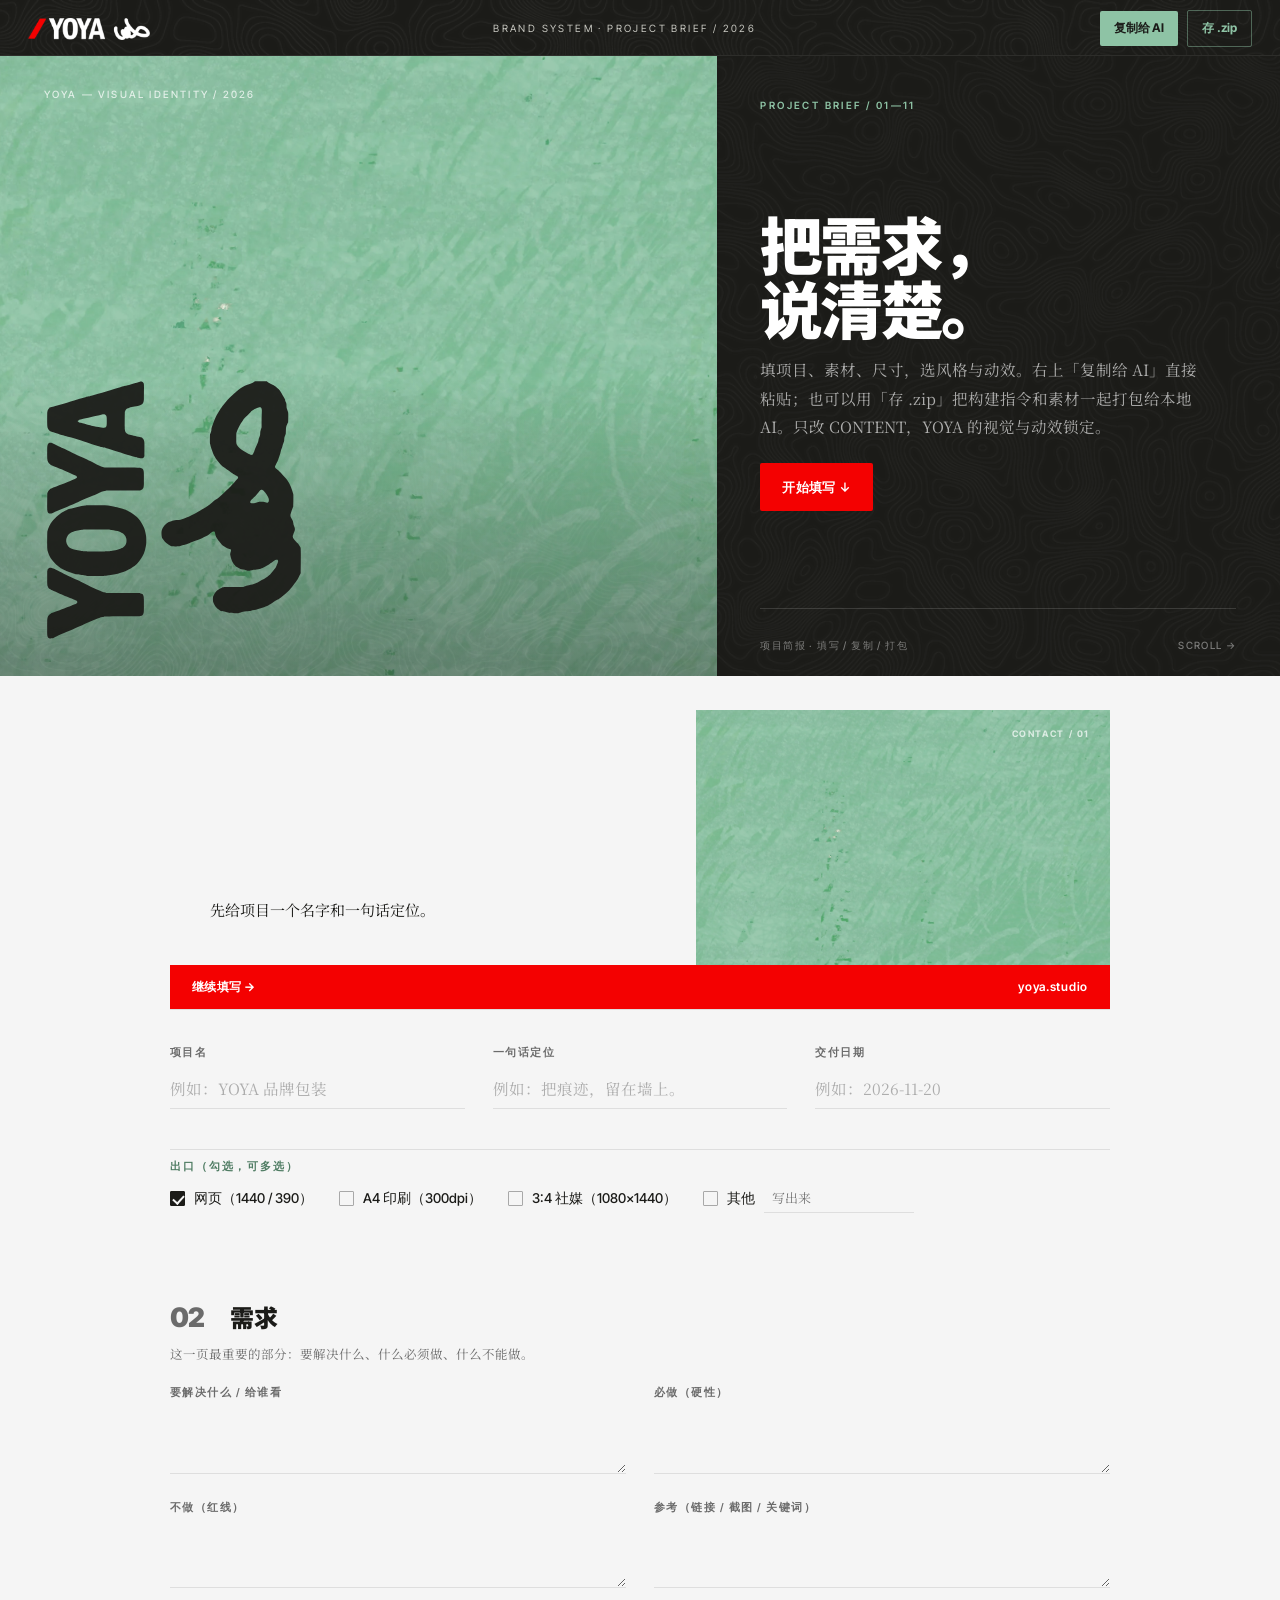
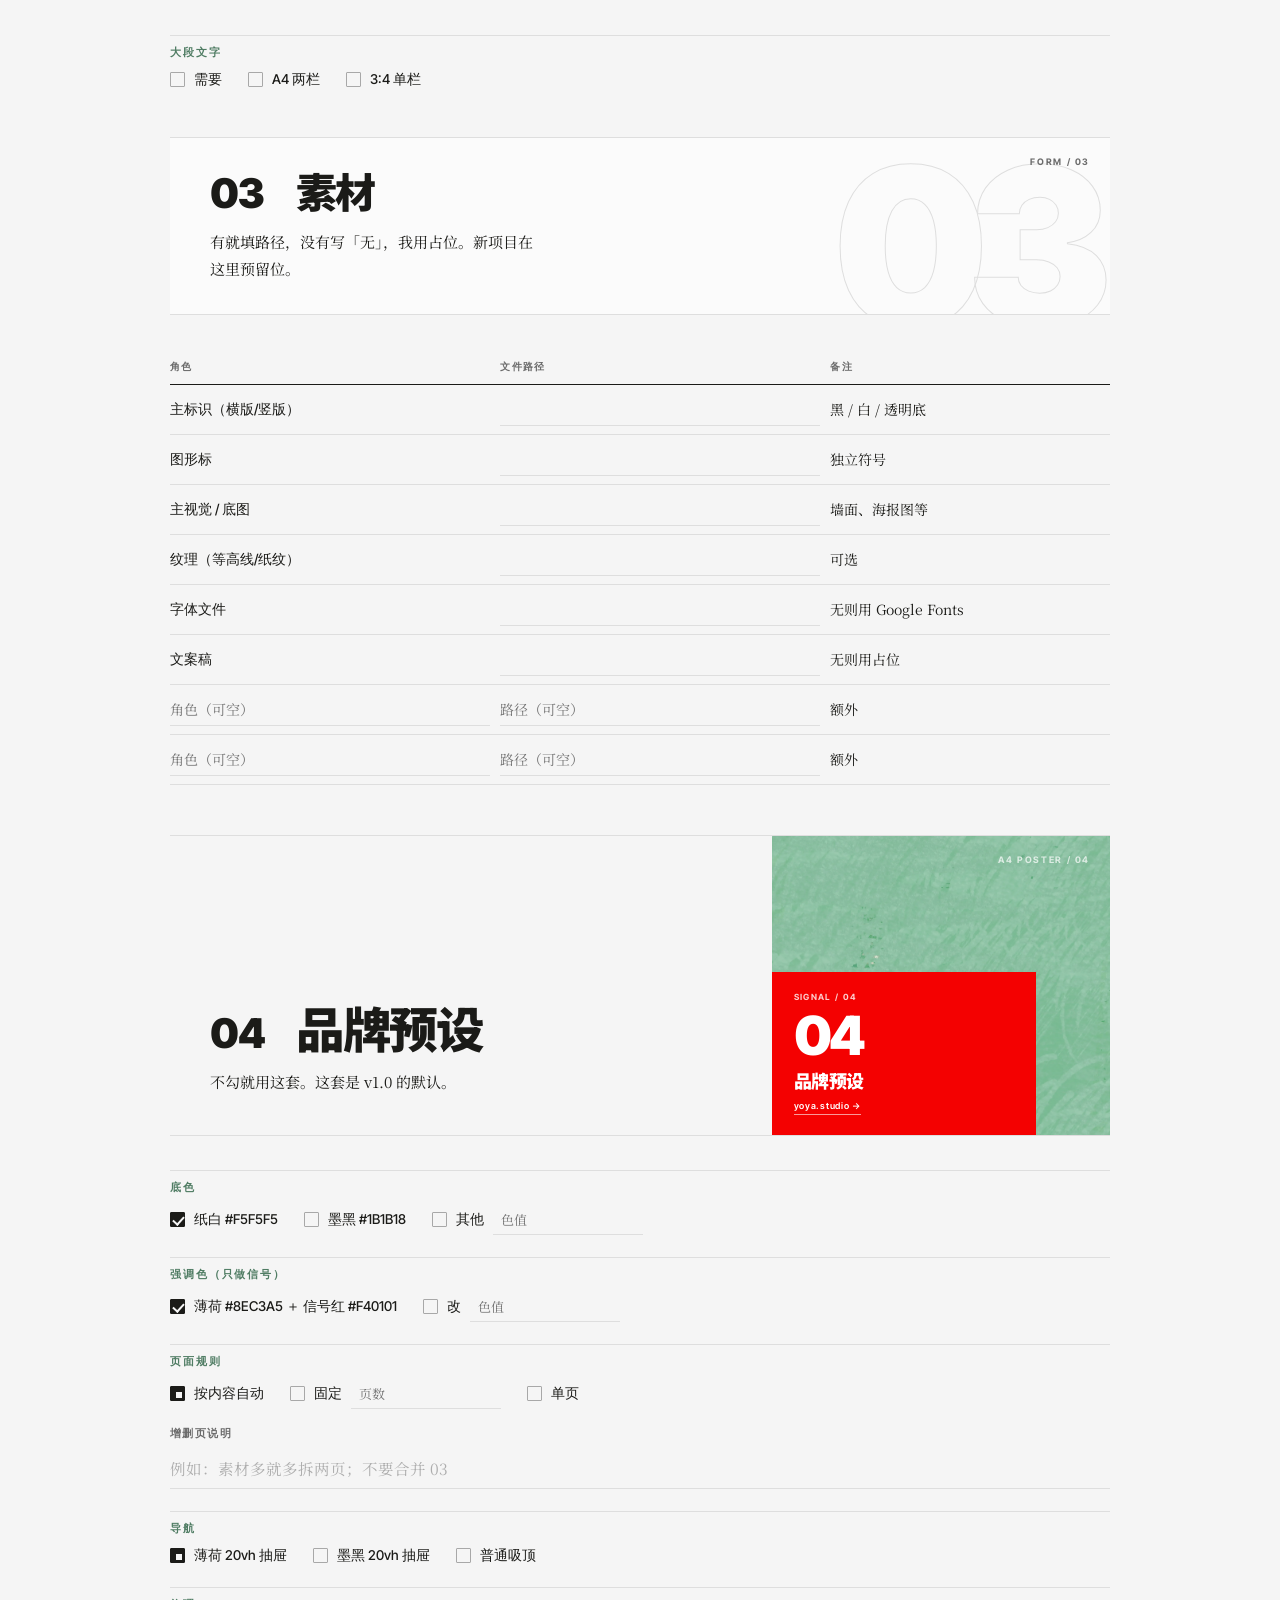
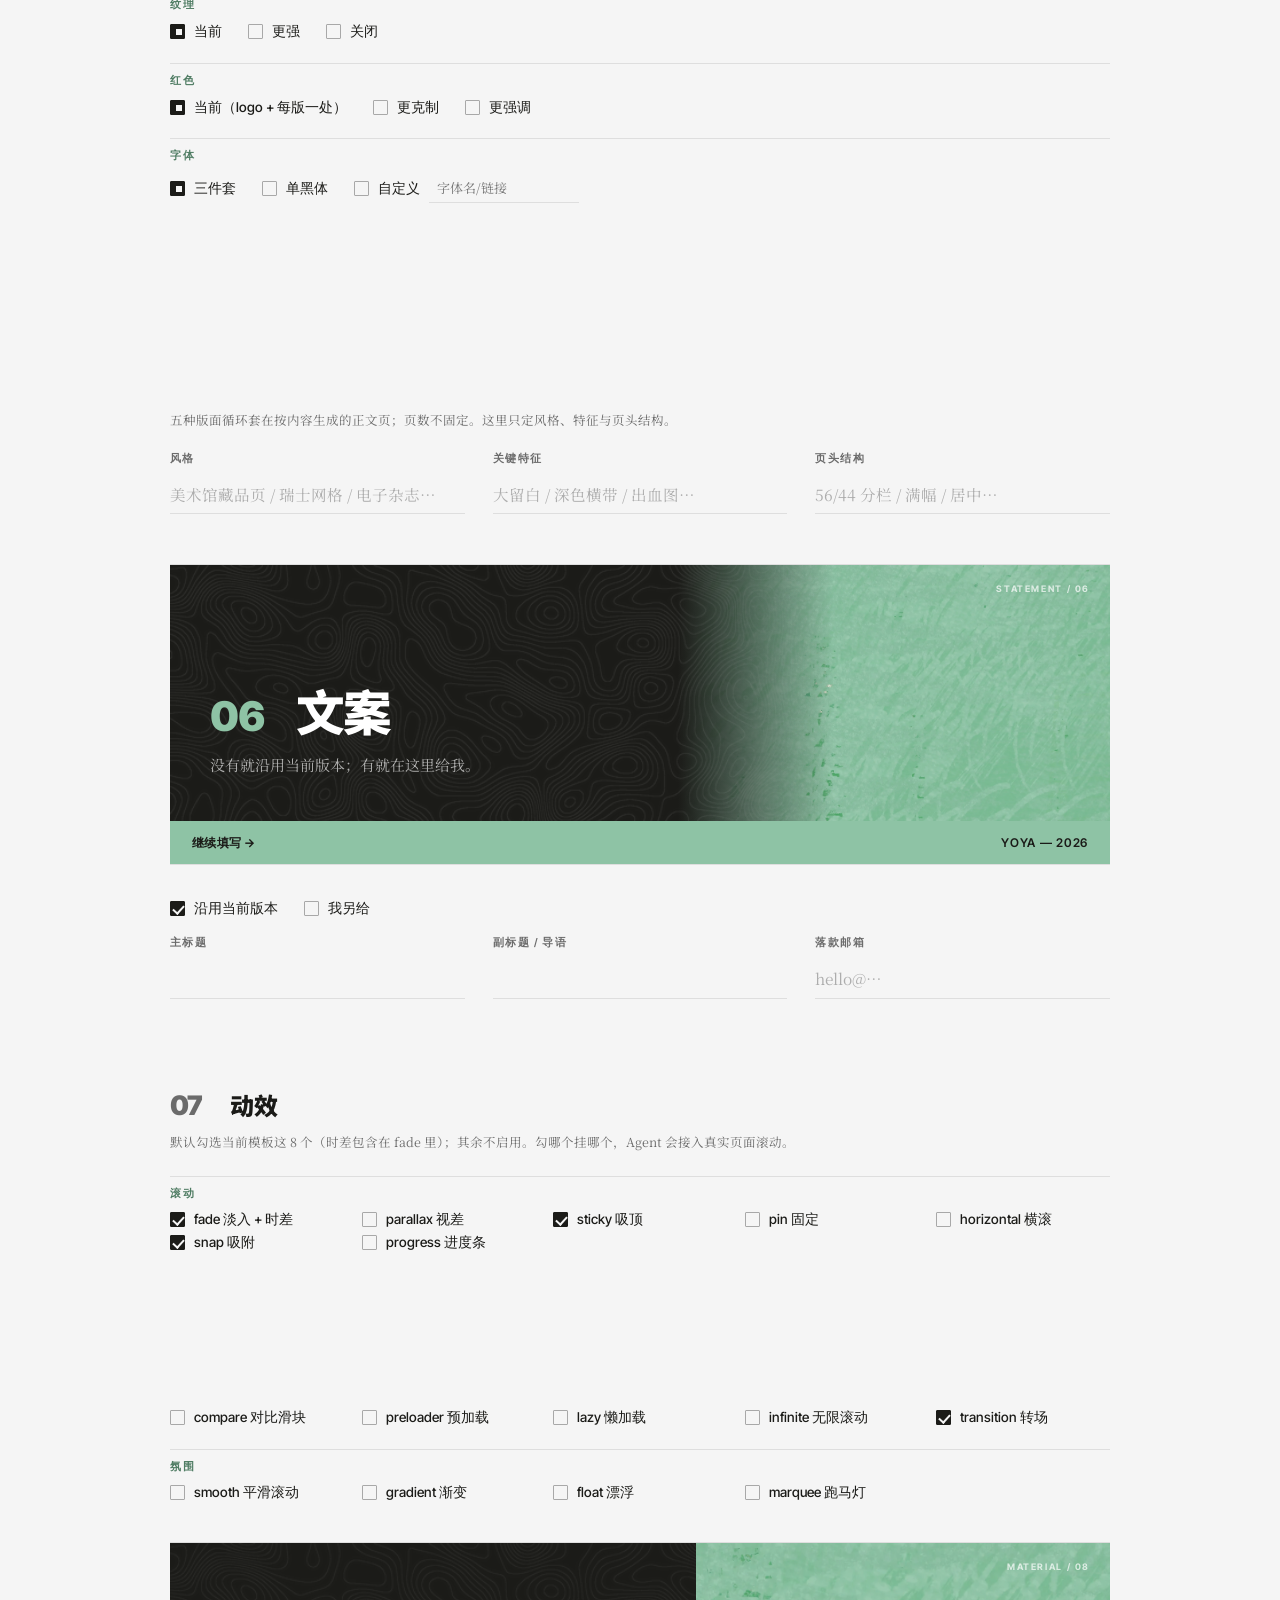
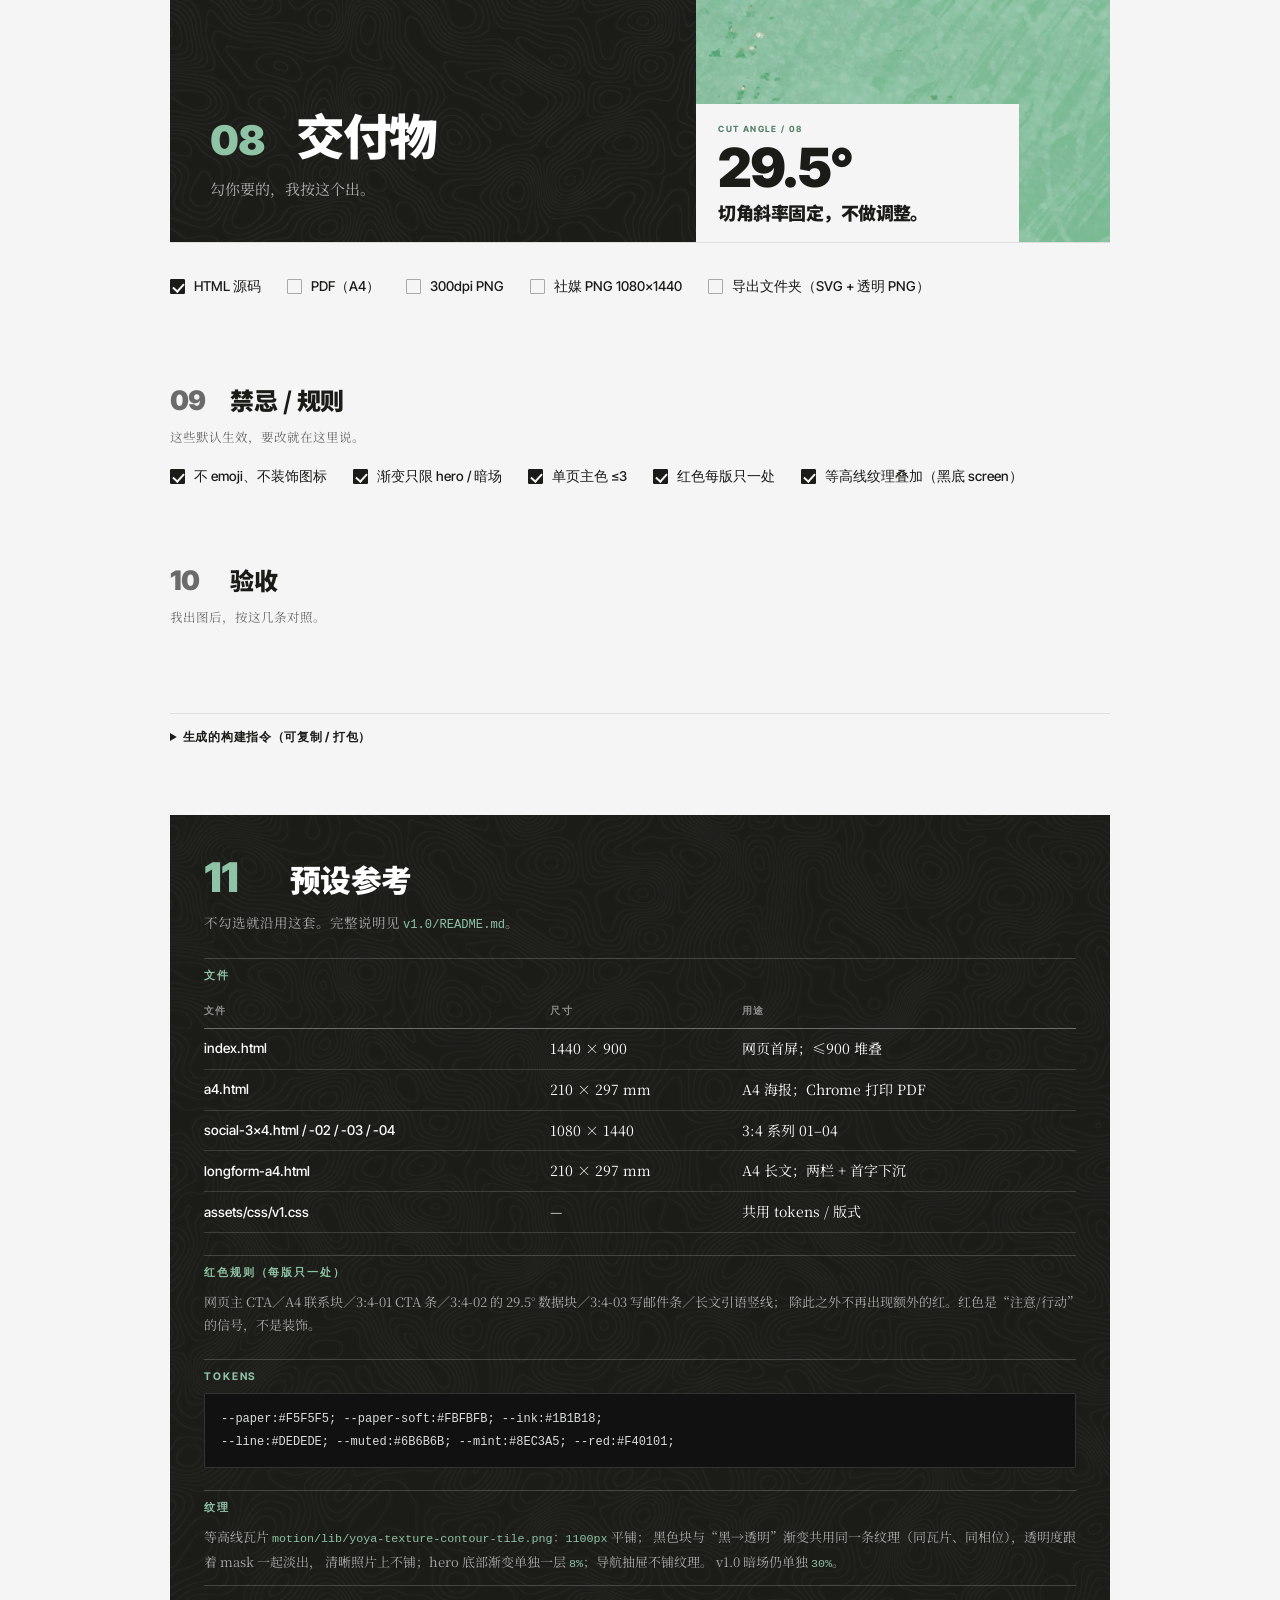
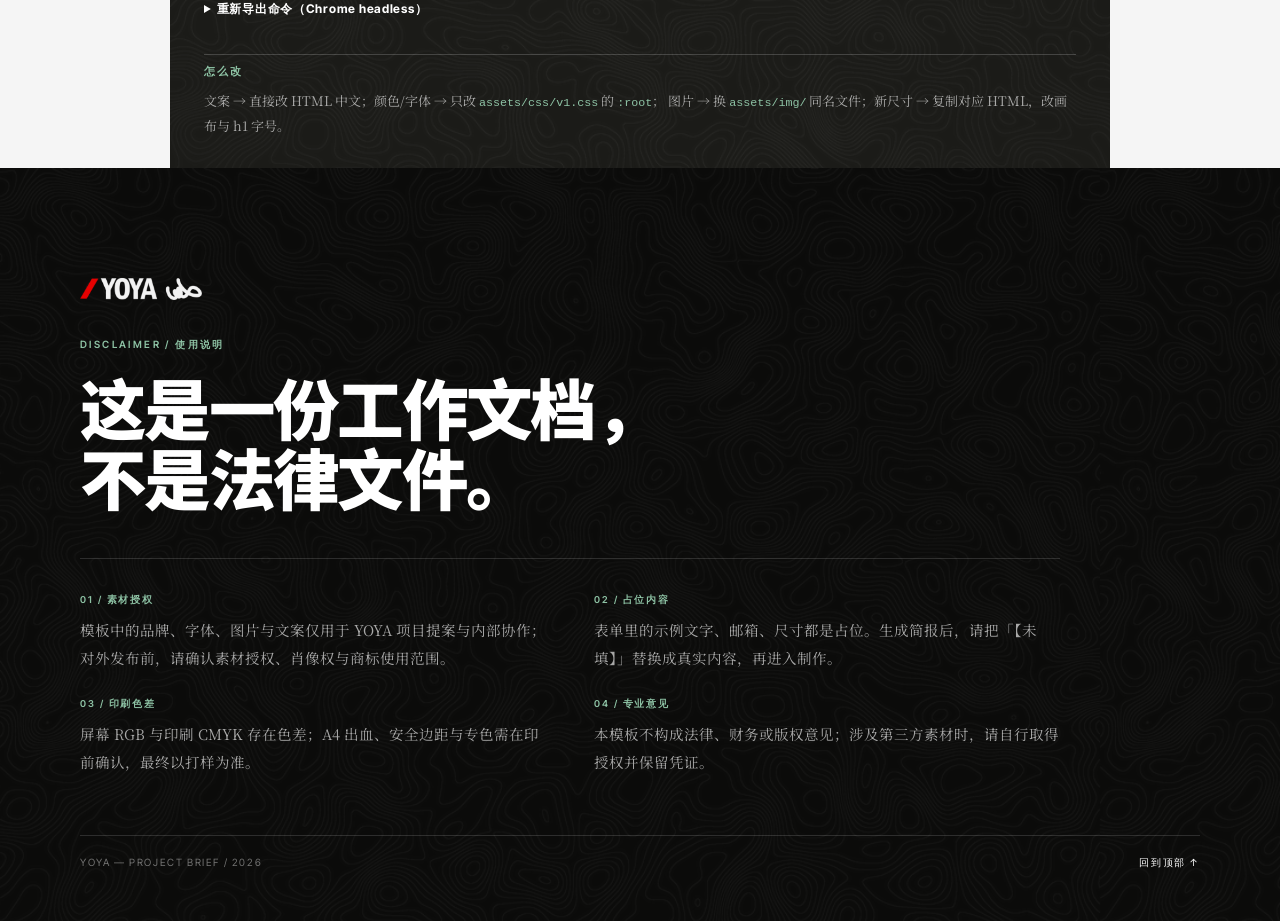
==== commit 41ac6805: "feat: READ FIRST logo context + mandatory disclaimer" ====
--- a/tool.html
+++ b/tool.html
@@ -478,9 +478,9 @@
     <a class="brand" href="#top" aria-label="YOYA 项目简报"><img class="logo" src="assets/img/yoya-logo-primary-light.webp" alt="YOYA"></a>
     <div class="tag">BRAND SYSTEM · PROJECT BRIEF / 2026</div>
     <div class="top-actions">
-      <button class="copy-btn" id="copyBtn" onclick="copyBrief()">复制给 AI</button>
+      <button class="copy-btn" id="copyBtn" onclick="copyBrief()" title="复制内容会先让 AI 读取 logo 文件夹；读不到会提示下载 zip">复制给 AI</button>
       <button class="copy-btn ghost" id="zipBtn" onclick="zipBrief()">存 .zip</button>
-      <span class="ok" id="ok">✓ 已复制，粘贴给 AI</span>
+      <span class="ok" id="ok">✓ 已复制（含读取 logo 文件夹），粘贴给 AI</span>
     </div>
   </div>
   <nav class="nav-panel" id="navPanel" aria-label="章节">
@@ -848,6 +848,11 @@
 - 当前 6 页（01+02 / 03 / 04+05 / 06+07 / 08+09+10 / 11）只是示例，不是固定页数。
 - 每页内容按 CONTENT；模板表单字段本身保留，但不要把表单当成品交付。
 
+### C2. 末页免责（必须，不得省略）
+- 页面最后一节必须是黑底 `#disclaimer`，不能省略、不能改纸白、不能折叠进其他区。
+- eyebrow：`DISCLAIMER / 使用说明`；标题：`这是一份工作文档，` / `不是法律文件。`；四条：01 素材授权 / 02 占位内容 / 03 印刷色差 / 04 专业意见；页脚：`YOYA — PROJECT BRIEF / 2026` + `回到顶部 ↑`。
+- 文案与结构以模板 `index.html` 的 `#disclaimer` 为准；生成新页面时整节复制，不要改写免责内容。
+
 ### D. 导航
 - topbar 56px（≤600 54px），墨黑；展开为满宽 × 20vh（min 170px）薄荷抽屉，默认不铺纹理。
 - 抽屉 grid：1fr 20vw；左进度（大号百分比 + 2px 横线 + 当前/下一节），右目录按实际页数 N（2×ceil(N/2)），不是固定 11。
@@ -912,6 +917,19 @@
   L.push('> 资产：`'+assetRef+'`；纹理：`'+texRef+'`');
   if(online) L.push('> 联网版：以上为公开 URL；本地版用 `assets/img` / `motion/lib`。');
   L.push('');
+  L.push('## READ FIRST — 先读取 logo / 素材文件夹（强制）');
+  L.push('');
+  L.push('- 本地优先：`F:\\Practice_New\\LOGO`（logo/素材：`v1.0/assets/img/`；纹理：`motion/lib/yoya-texture-contour-tile.png`；母版：`项目简报模板.html`）。');
+  if(online){
+    L.push('- 线上备选：'+assetRef+'；纹理：'+texRef+'。');
+  }else{
+    L.push('- 本页相对：`assets/img/`、`motion/lib/`（从 tool.html 所在文件夹解析）。');
+  }
+  L.push('- 如果拿到的是 zip：解压后从同一层读 `assets/img/` 与 `motion/lib/`。');
+  L.push('- 开始前必须确认这些资产能读到；不要凭记忆重画 logo，不要改配色、字体、纹理来源。');
+  L.push('- 如果读不到（远程 Agent / 没权限 / 文件夹不存在）：**先不要生成**，回复用户：「我读不到 YOYA 的 logo/素材文件夹。请下载 `yoya-brief-share.zip`（或整个 `share` 文件夹）解压后把路径给我；线上版请用页面里的公开资产 URL。」');
+  L.push('- 用户提供 zip 后：读 `assets/img/` 与 `motion/lib/`，再继续。');
+  L.push('');
   L.push('## CONTENT / 只改这里');
   L.push('');
   L.push('- 项目名：'+q('p-name'));
@@ -1007,14 +1025,14 @@
   showOut(out);
   try{
     await navigator.clipboard.writeText(out);
-    toast('✓ 已复制，粘贴给 AI');
+    toast('✓ 已复制（含 logo 读取说明），粘贴给 AI');
   }catch(e){
     var ta=document.createElement('textarea');
     ta.value=out;
     ta.style.position='fixed'; ta.style.left='-9999px'; ta.style.top='0';
     document.body.appendChild(ta);
     ta.focus(); ta.select();
-    try{ document.execCommand('copy'); toast('✓ 已复制，粘贴给 AI'); }
+    try{ document.execCommand('copy'); toast('✓ 已复制（含 logo 读取说明），粘贴给 AI'); }
     catch(err){ toast('复制失败，请打开下方构建指令手动全选'); }
     ta.remove();
   }
@@ -1308,6 +1326,17 @@
     });
   })();
 
+  // 素材缺失：页面自身先提示，避免只拿到一个 HTML 就开工
+  (function(){
+    var probe=new Image();
+    probe.onerror=function(){
+      window.setTimeout(function(){
+        toast('素材缺失：请下载 yoya-brief-share.zip 并解压整包使用');
+      }, 600);
+    };
+    probe.src='assets/img/yoya-logo-primary-light.webp';
+  })();
+
 })();
 </script>
 </body>
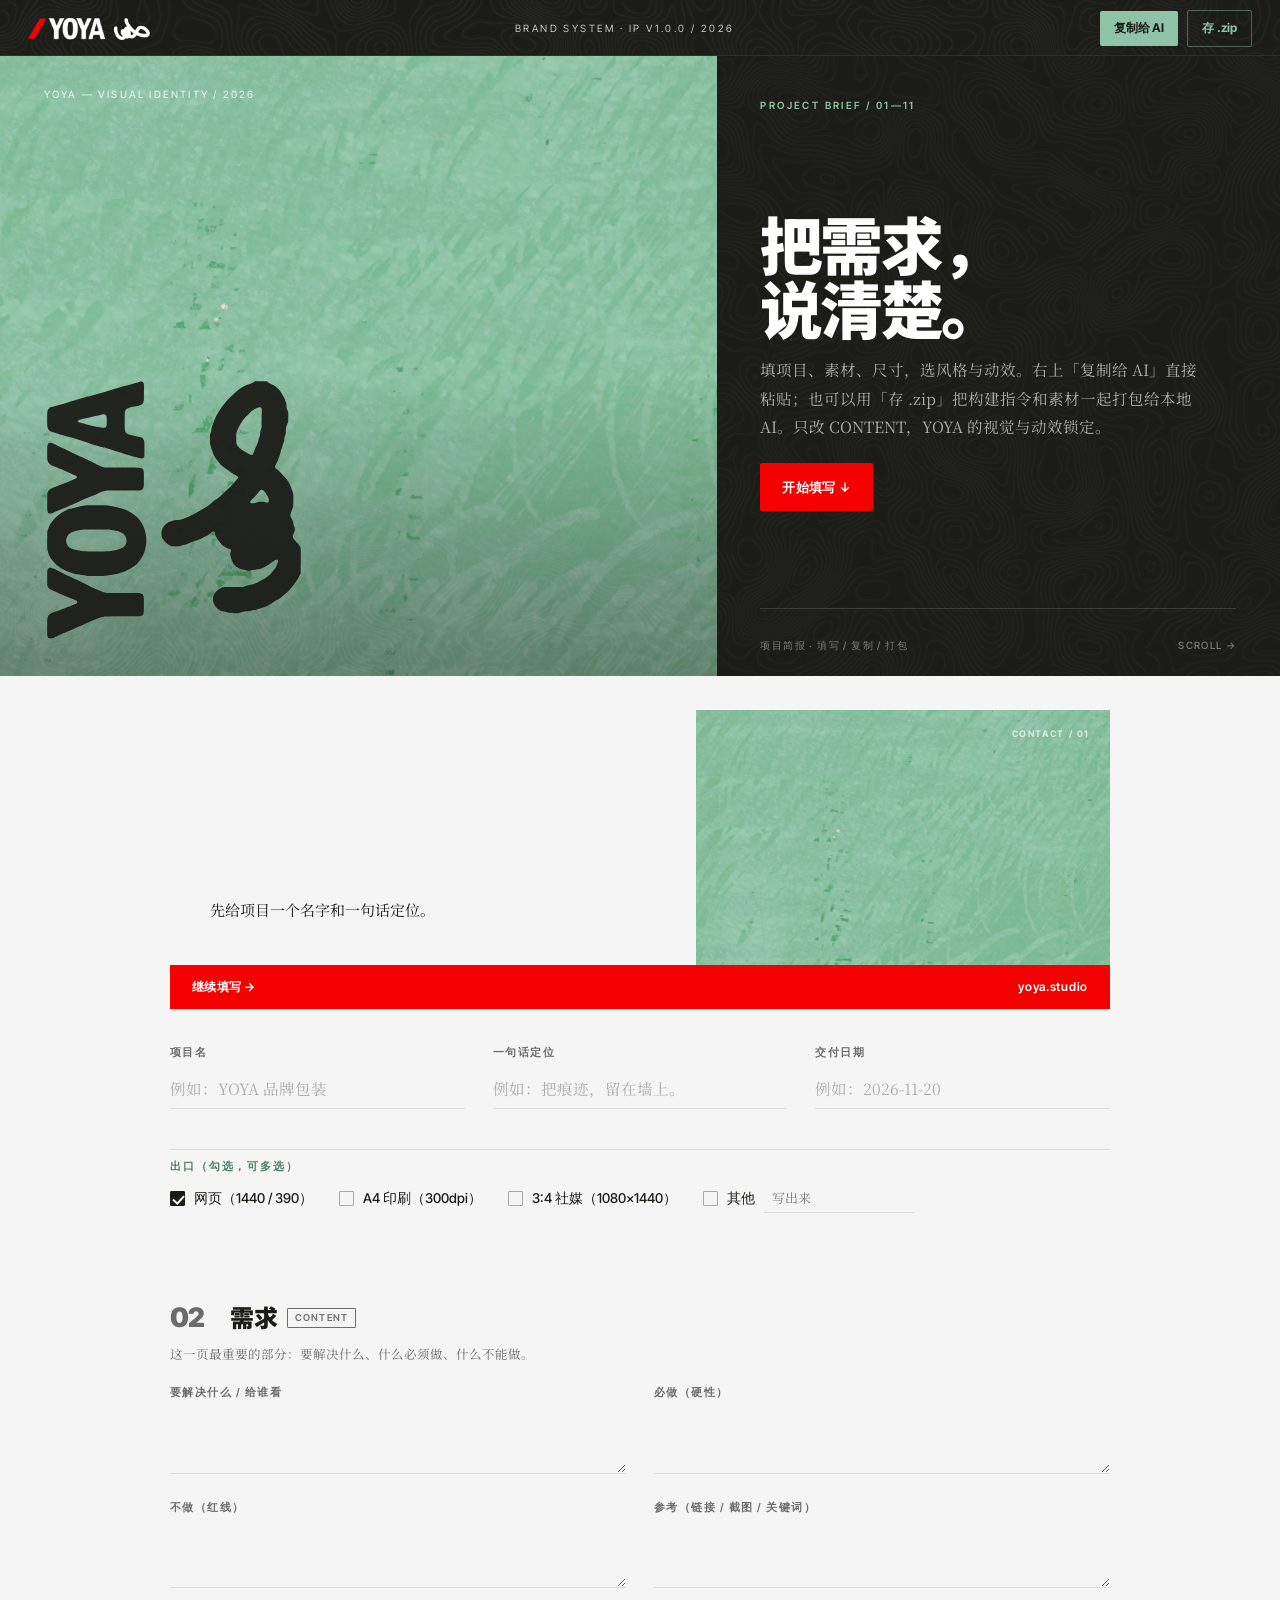
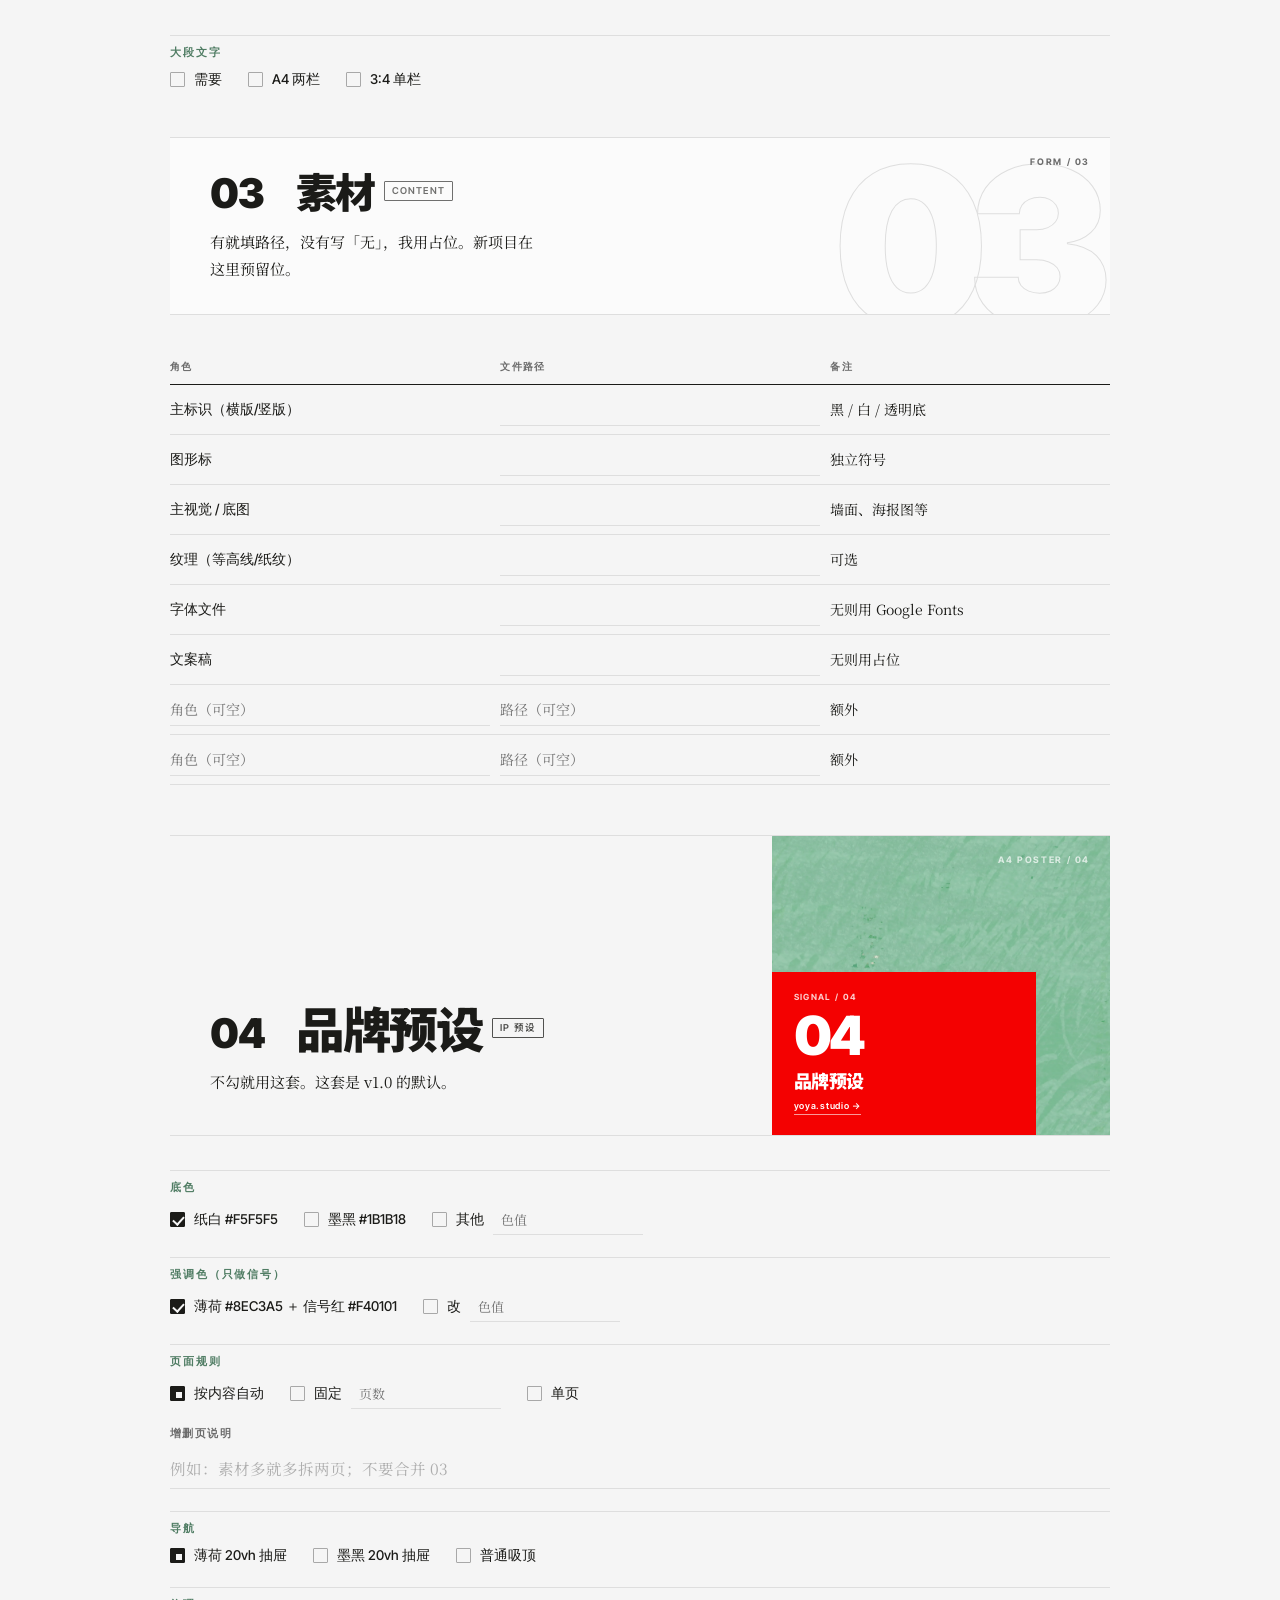
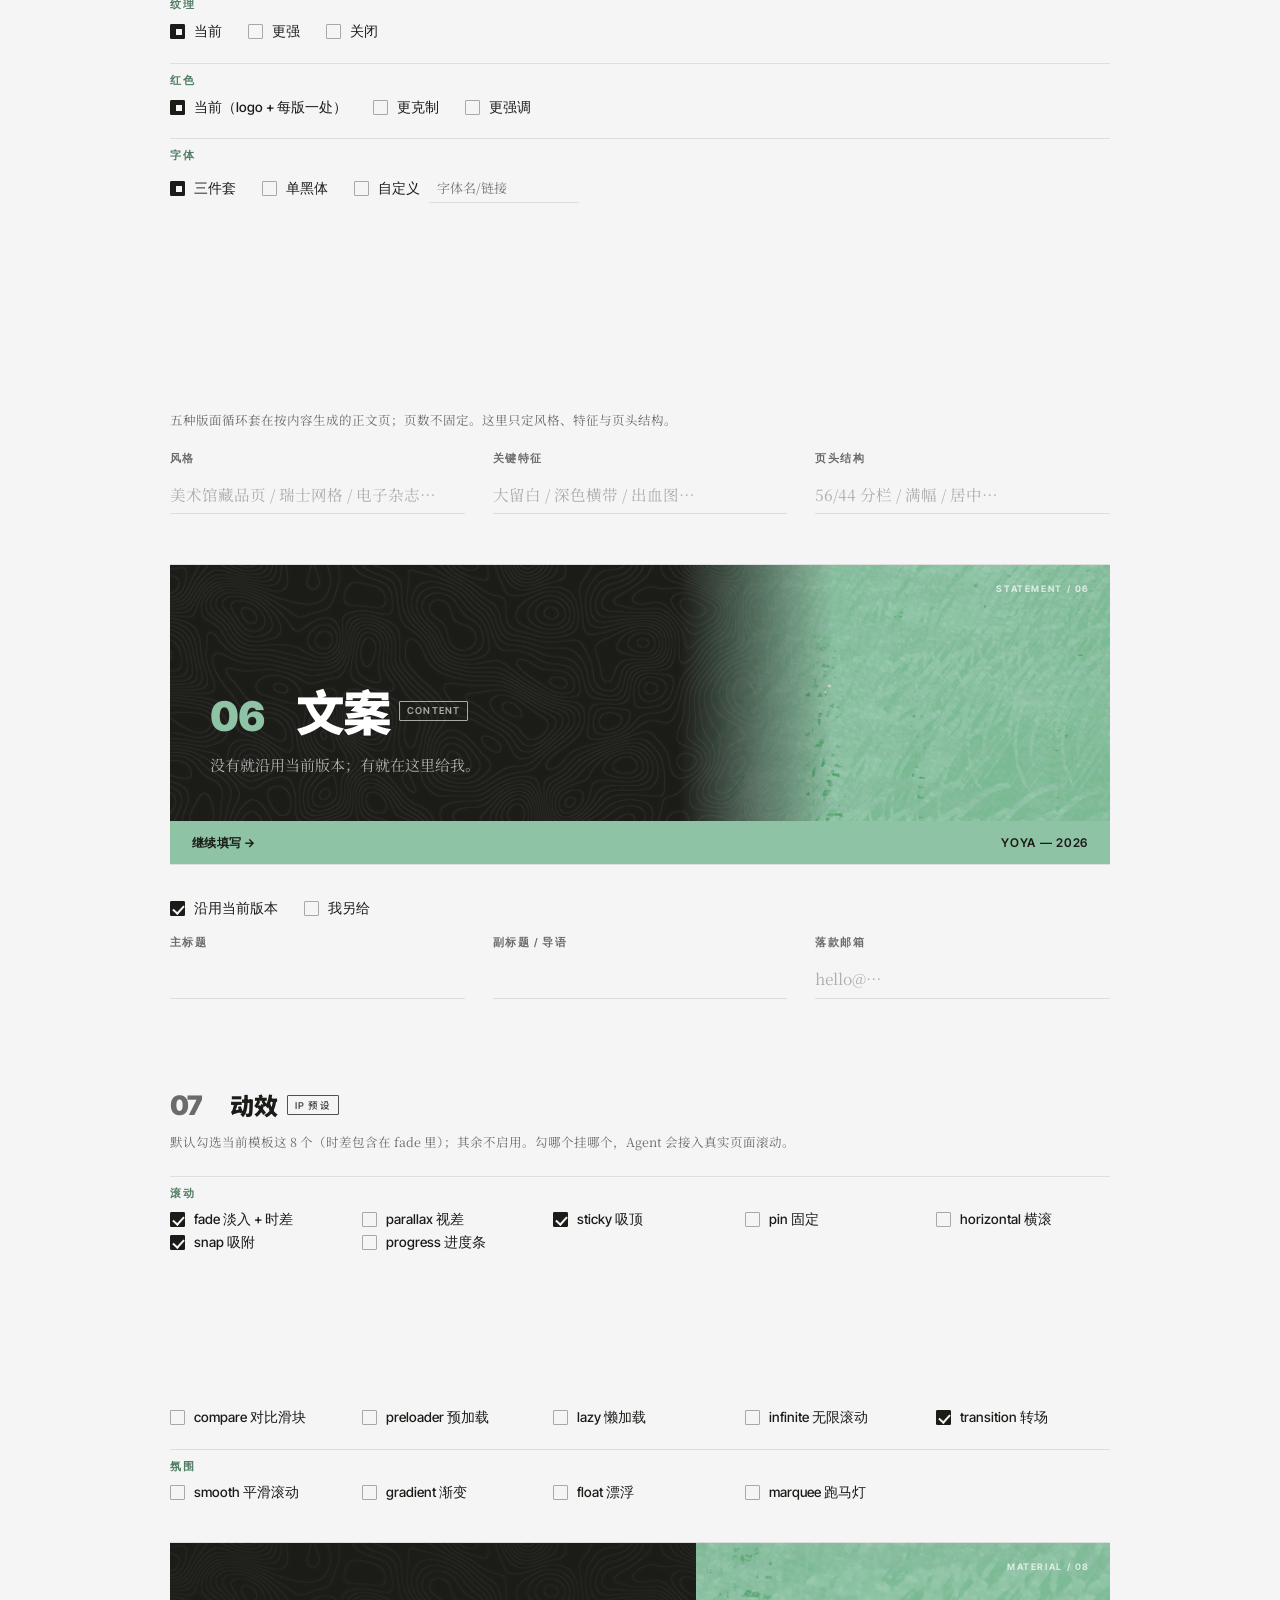
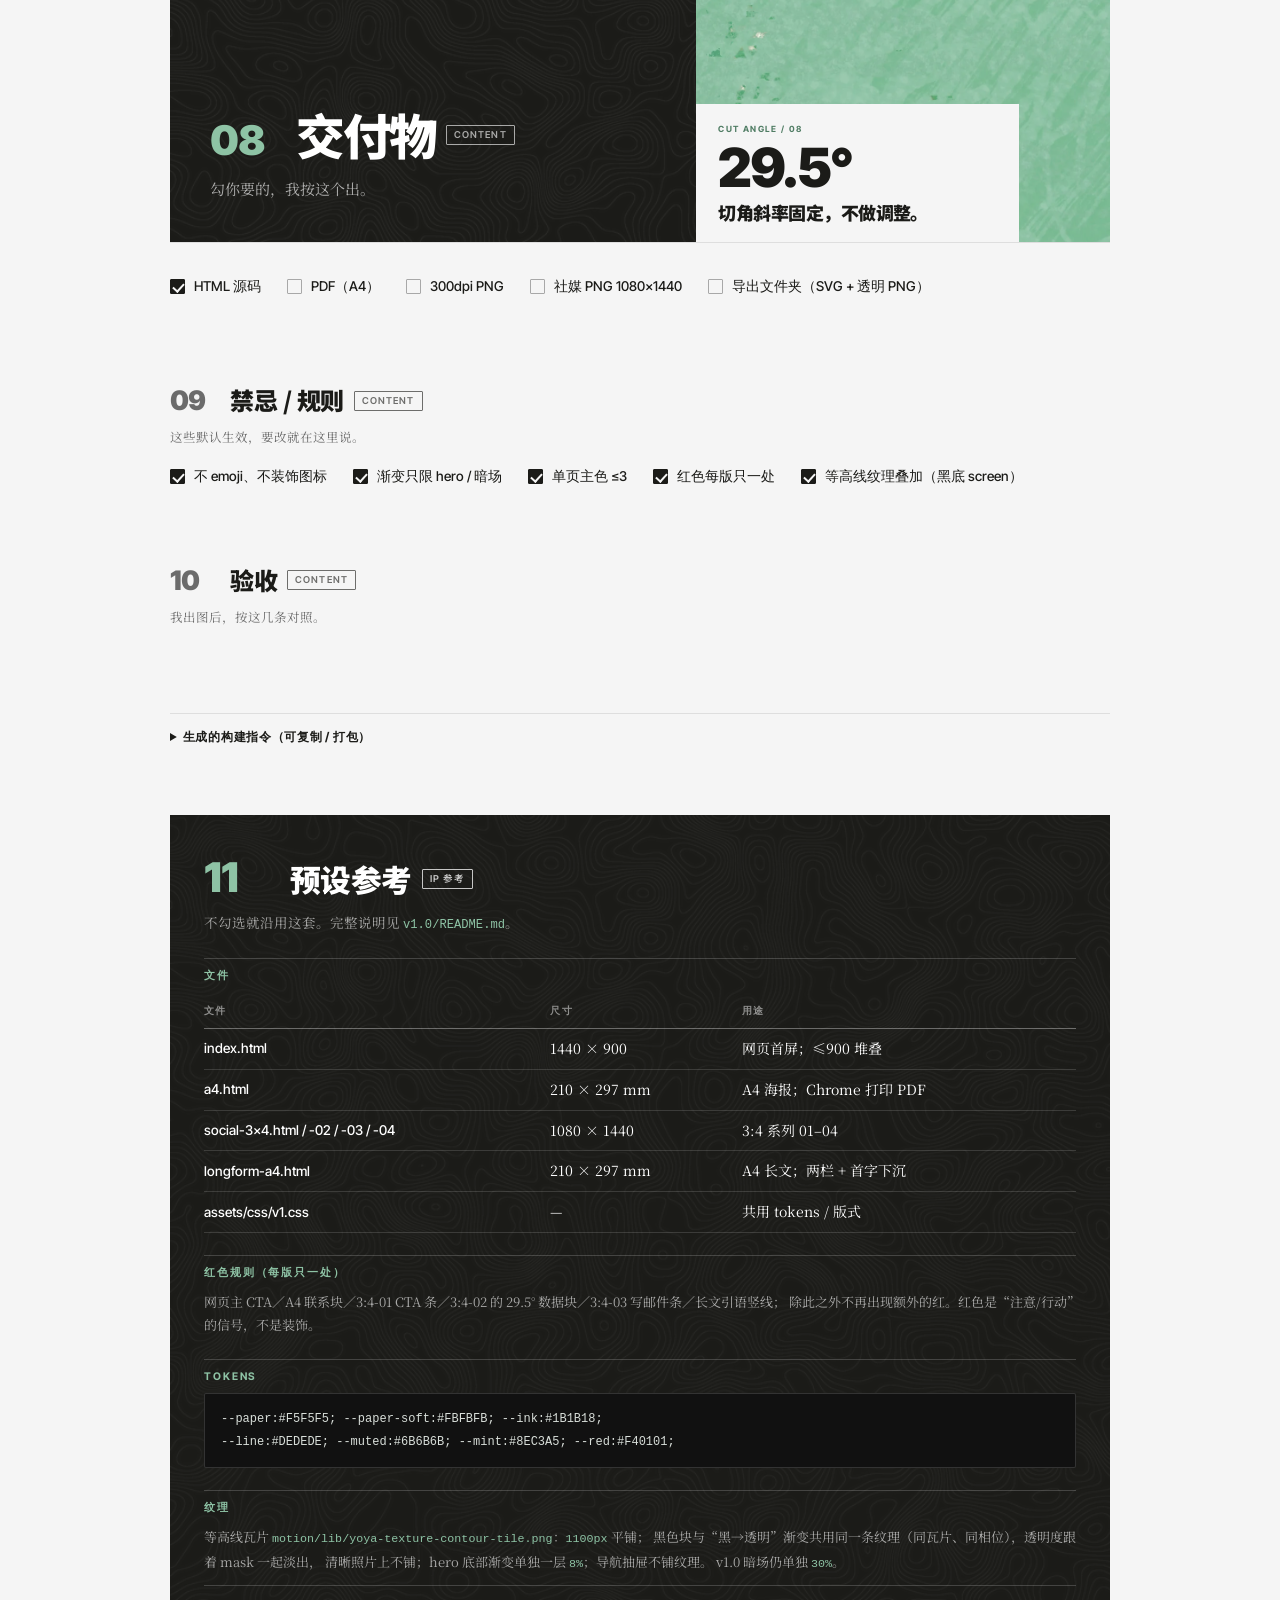
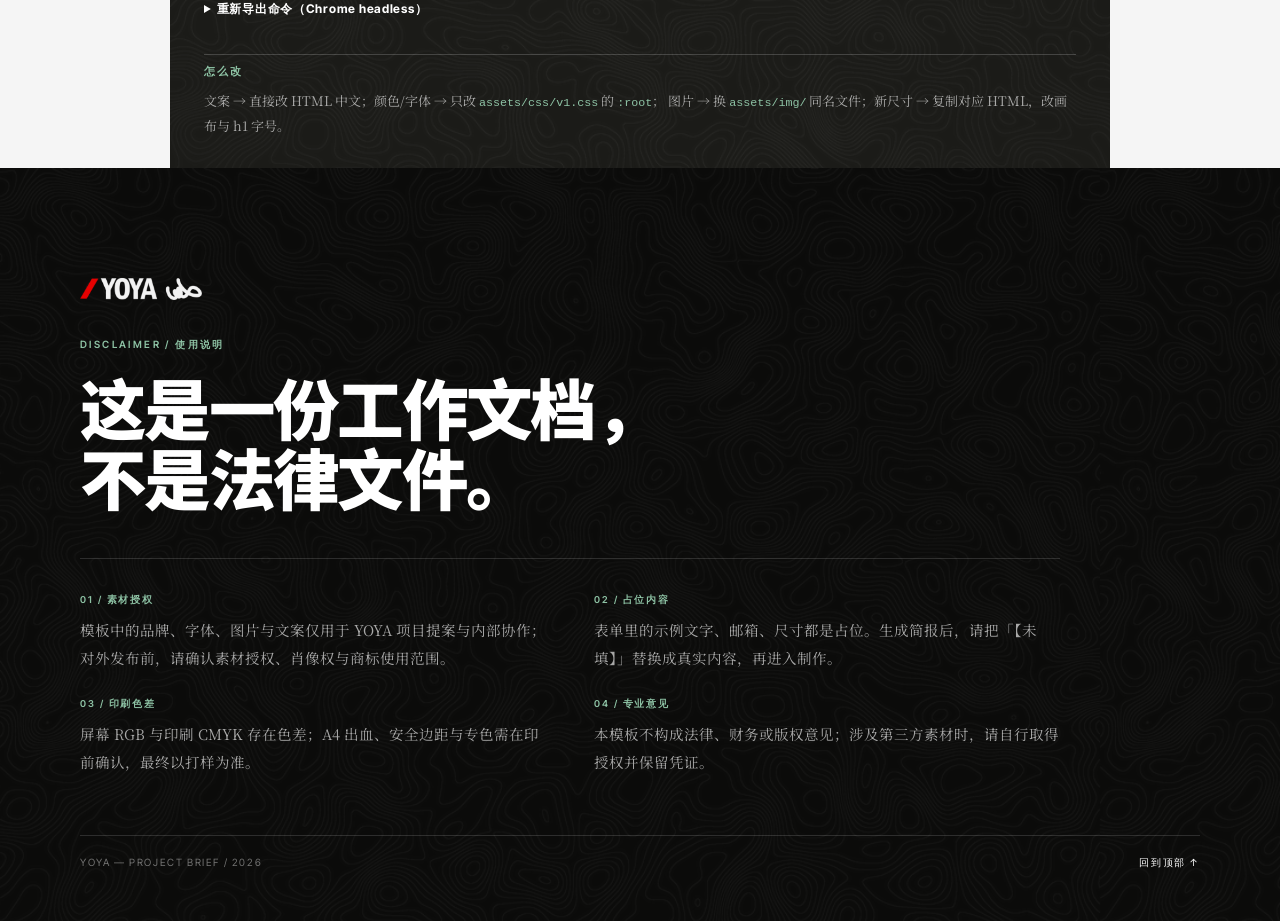
==== commit 6fe2e2bf: "feat: IP v1.0.0 scope labels + contract lock" ====
--- a/tool.html
+++ b/tool.html
@@ -468,6 +468,20 @@
       grid-auto-flow:row;gap:0 10px;max-height:none;overflow:visible}
     .nav-list a{font-size:11.5px;padding:6px 0 6px 8px}
   }
+  /* IP / CONTENT scope */
+  section h2{grid-template-columns:72px minmax(0,1fr)!important}
+  .group-member h2{grid-template-columns:46px minmax(0,1fr)!important}
+  .h-title{display:flex;align-items:baseline;gap:10px;flex-wrap:wrap;min-width:0}
+  .scope{display:inline-flex;align-items:center;align-self:center;height:20px;padding:0 7px;
+    border:1px solid currentColor;border-radius:1px;font-family:"Inter Tight","Noto Sans SC",sans-serif;
+    font-size:9.5px;font-weight:600;letter-spacing:.12em;line-height:1;opacity:.62;white-space:nowrap}
+  .scope.ip{opacity:.75}
+  @media(max-width:760px){
+    section h2{grid-template-columns:48px minmax(0,1fr)!important}
+    .h-title{gap:7px}
+    .scope{font-size:8px;height:17px;padding:0 5px;letter-spacing:.1em;opacity:.65}
+  }
+  @media(max-width:360px){.scope{display:none}}
 </style>
 <script>document.documentElement.classList.add('js');</script>
 </head>
@@ -476,7 +490,7 @@
 <header class="topbar" id="top">
   <div class="top-inner">
     <a class="brand" href="#top" aria-label="YOYA 项目简报"><img class="logo" src="assets/img/yoya-logo-primary-light.webp" alt="YOYA"></a>
-    <div class="tag">BRAND SYSTEM · PROJECT BRIEF / 2026</div>
+    <div class="tag">BRAND SYSTEM · IP v1.0.0 / 2026</div>
     <div class="top-actions">
       <button class="copy-btn" id="copyBtn" onclick="copyBrief()" title="复制内容会先让 AI 读取 logo 文件夹；读不到会提示下载 zip">复制给 AI</button>
       <button class="copy-btn ghost" id="zipBtn" onclick="zipBrief()">存 .zip</button>
@@ -818,6 +832,10 @@
 
 <script type="text/plain" id="yo-contract">
 ## CONTRACT — YOYA 视觉与动效（锁定；只按 STYLE 放行）
+IP_VERSION: 1.0.0
+CHANGE SCOPE: CONTENT ONLY
+- STYLE 是预设变体，不是自由改 IP；未选中不改。
+- IP 变更：只有用户明确说“改 IP”并指定新版本号时才允许；改动必须升版本，Agent 不得自行改。
 > CONTENT 的文本可改；STYLE 中已选择的项可按选值调整；其余资产/色板/字体/纹理/版式/导航/动效/红色语义/字段全部锁定。
 
 ### 0. 可变与不可变
@@ -850,7 +868,7 @@
 
 ### C2. 末页免责（必须，不得省略）
 - 页面最后一节必须是黑底 `#disclaimer`，不能省略、不能改纸白、不能折叠进其他区。
-- eyebrow：`DISCLAIMER / 使用说明`；标题：`这是一份工作文档，` / `不是法律文件。`；四条：01 素材授权 / 02 占位内容 / 03 印刷色差 / 04 专业意见；页脚：`YOYA — PROJECT BRIEF / 2026` + `回到顶部 ↑`。
+- eyebrow：`DISCLAIMER / 使用说明 · IP 锁定`；标题：`这是一份工作文档，` / `不是法律文件。`；四条：01 素材授权 / 02 占位内容 / 03 印刷色差 / 04 专业意见；页脚：`YOYA — PROJECT BRIEF / 2026` + `回到顶部 ↑`。
 - 文案与结构以模板 `index.html` 的 `#disclaimer` 为准；生成新页面时整节复制，不要改写免责内容。
 
 ### D. 导航
@@ -912,6 +930,8 @@
   var texRef = online ? new URL('motion/lib/yoya-texture-contour-tile.png', pageHref).href : 'motion/lib/yoya-texture-contour-tile.png';
   L.push('# YOYA · 项目简报 / 可移植构建契约 v1.0');
   L.push('');
+  L.push('> **IP LOCK: v1.0.0 · CHANGE SCOPE: CONTENT ONLY**');
+  L.push('> 只允许改 CONTENT（文案/标题/字段值）。改 IP 必须由用户明确说“改 IP”，并升版本；Agent 不得自行改 logo、色板、字体、纹理、版式、导航、动效、免责。');
   L.push('> 交付：把本 .md 拖给本地 Agent。只改 CONTENT；STYLE 为已选风格；CONTRACT 锁定。');
   L.push('> 模板：`'+indexRef+'`');
   L.push('> 资产：`'+assetRef+'`；纹理：`'+texRef+'`');
@@ -1339,5 +1359,22 @@
 
 })();
 </script>
+<script>
+(function(){
+  var map={s04:'IP 预设',s05:'IP 预设',s07:'IP 预设',s11:'IP 参考'};
+  var ss=document.querySelectorAll('main section[id]');
+  for(var i=0;i<ss.length;i++){
+    var s=ss[i], h=s.querySelector('h2'); if(!h) continue;
+    var num=h.querySelector('.num');
+    var t=document.createElement('span'); t.className='h-title';
+    while(h.lastChild && h.lastChild!==num){ t.insertBefore(h.lastChild,t.firstChild); }
+    h.appendChild(t);
+    var b=document.createElement('span');
+    b.className='scope'+(map[s.id]?' ip':'');
+    b.textContent=map[s.id]||'CONTENT';
+    t.appendChild(b);
+  }
+})();
+</script>
 </body>
 </html>
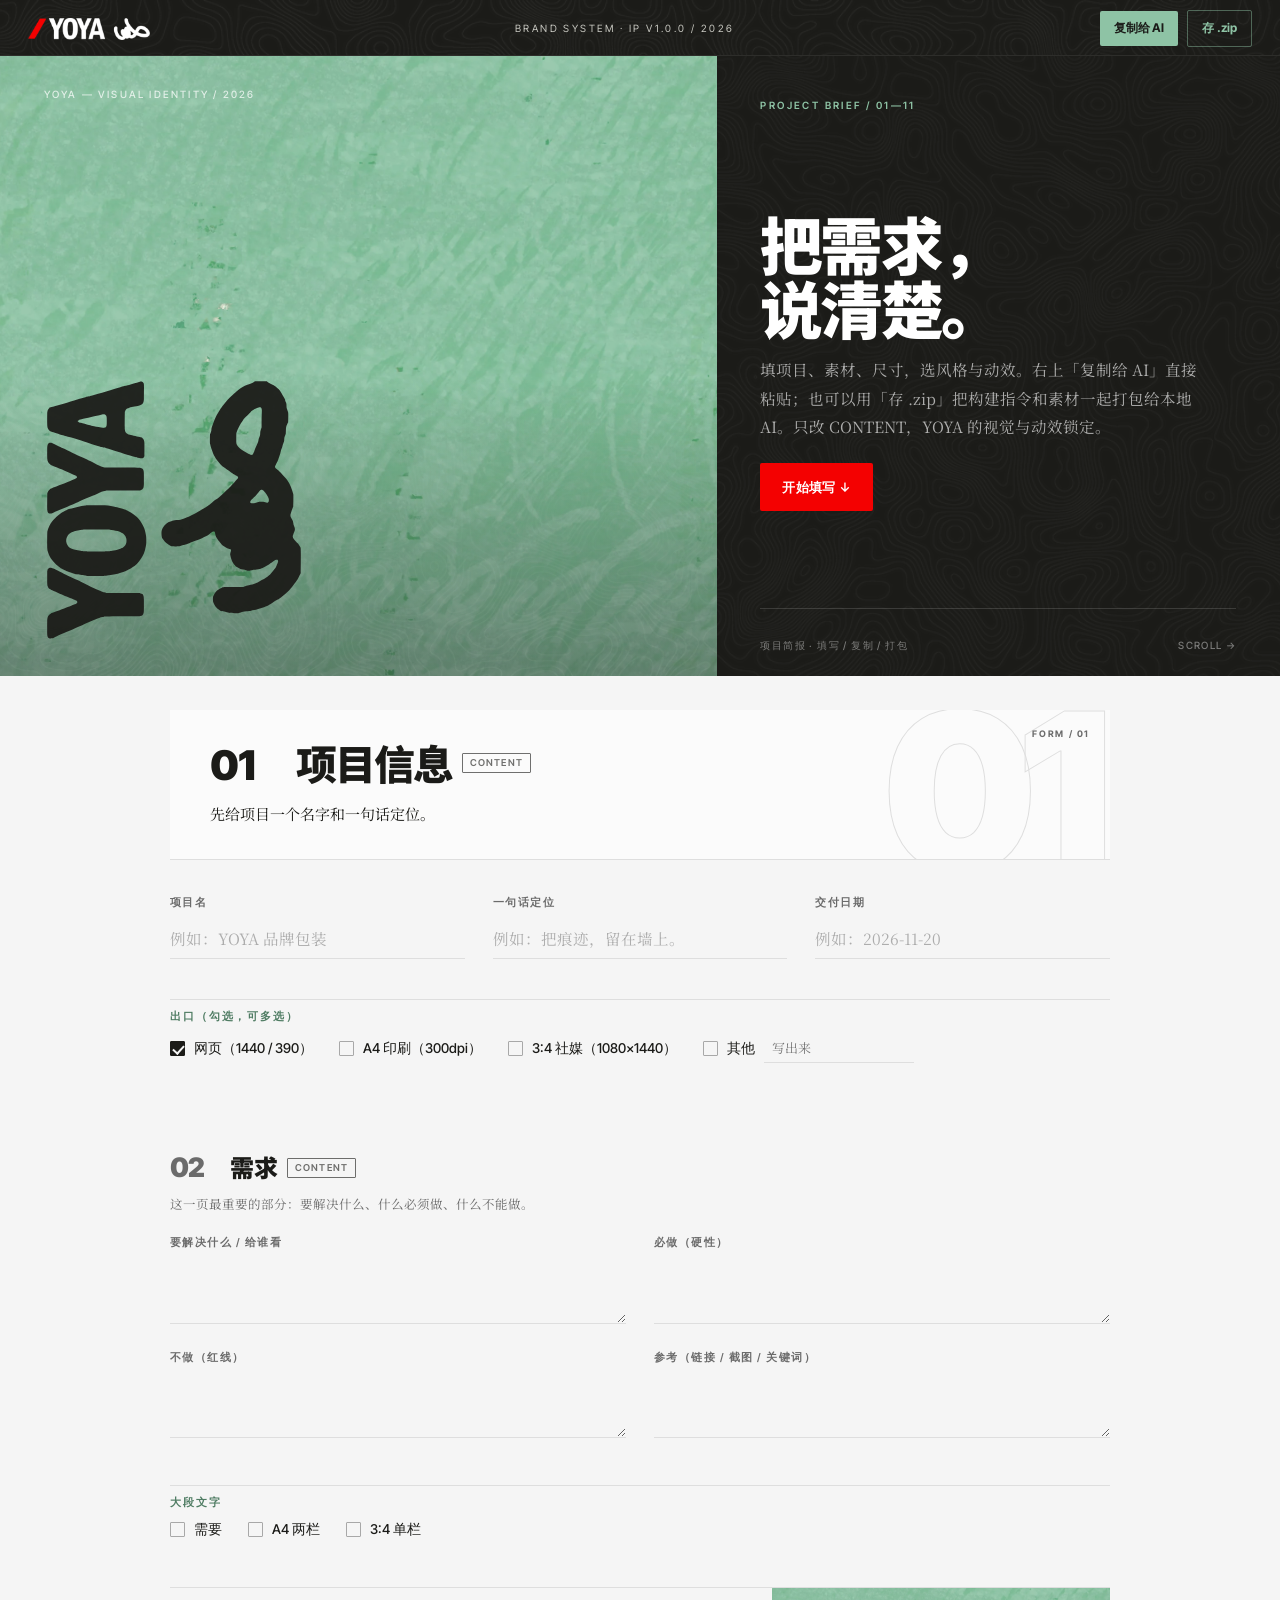
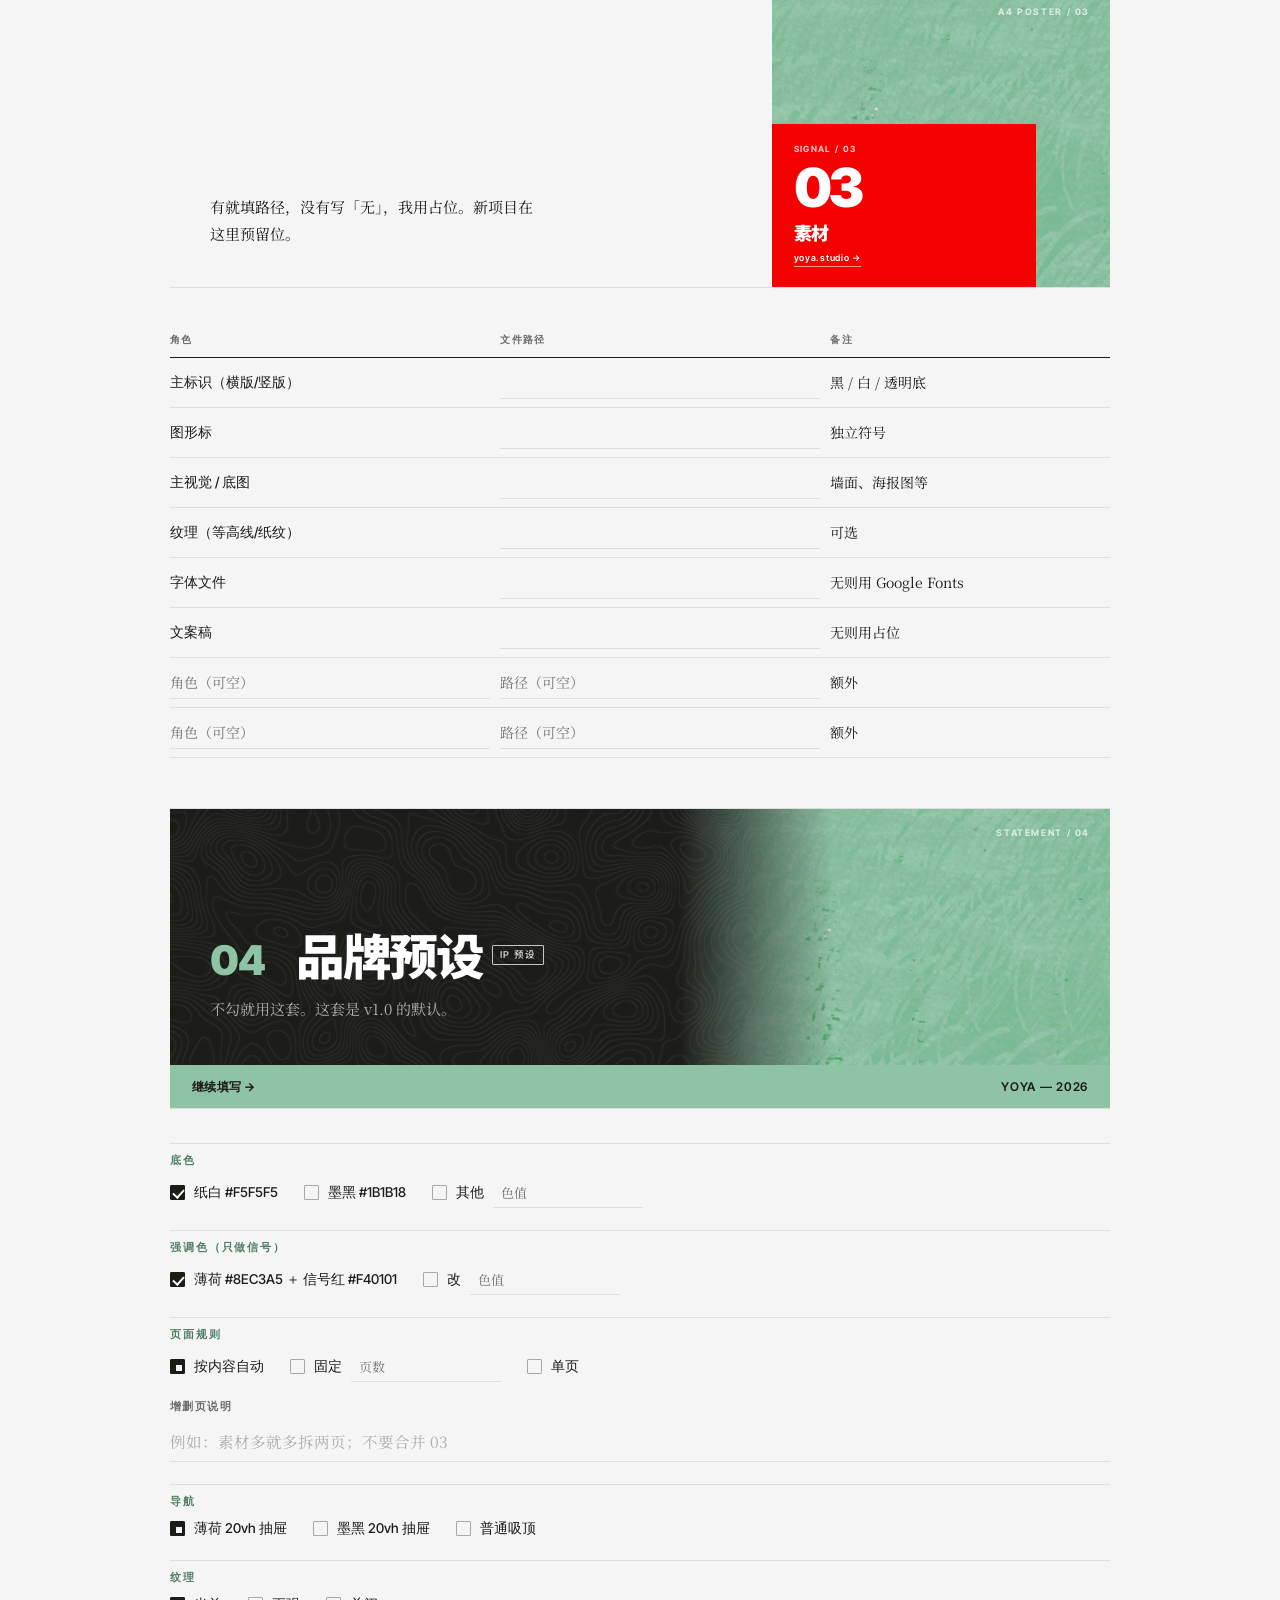
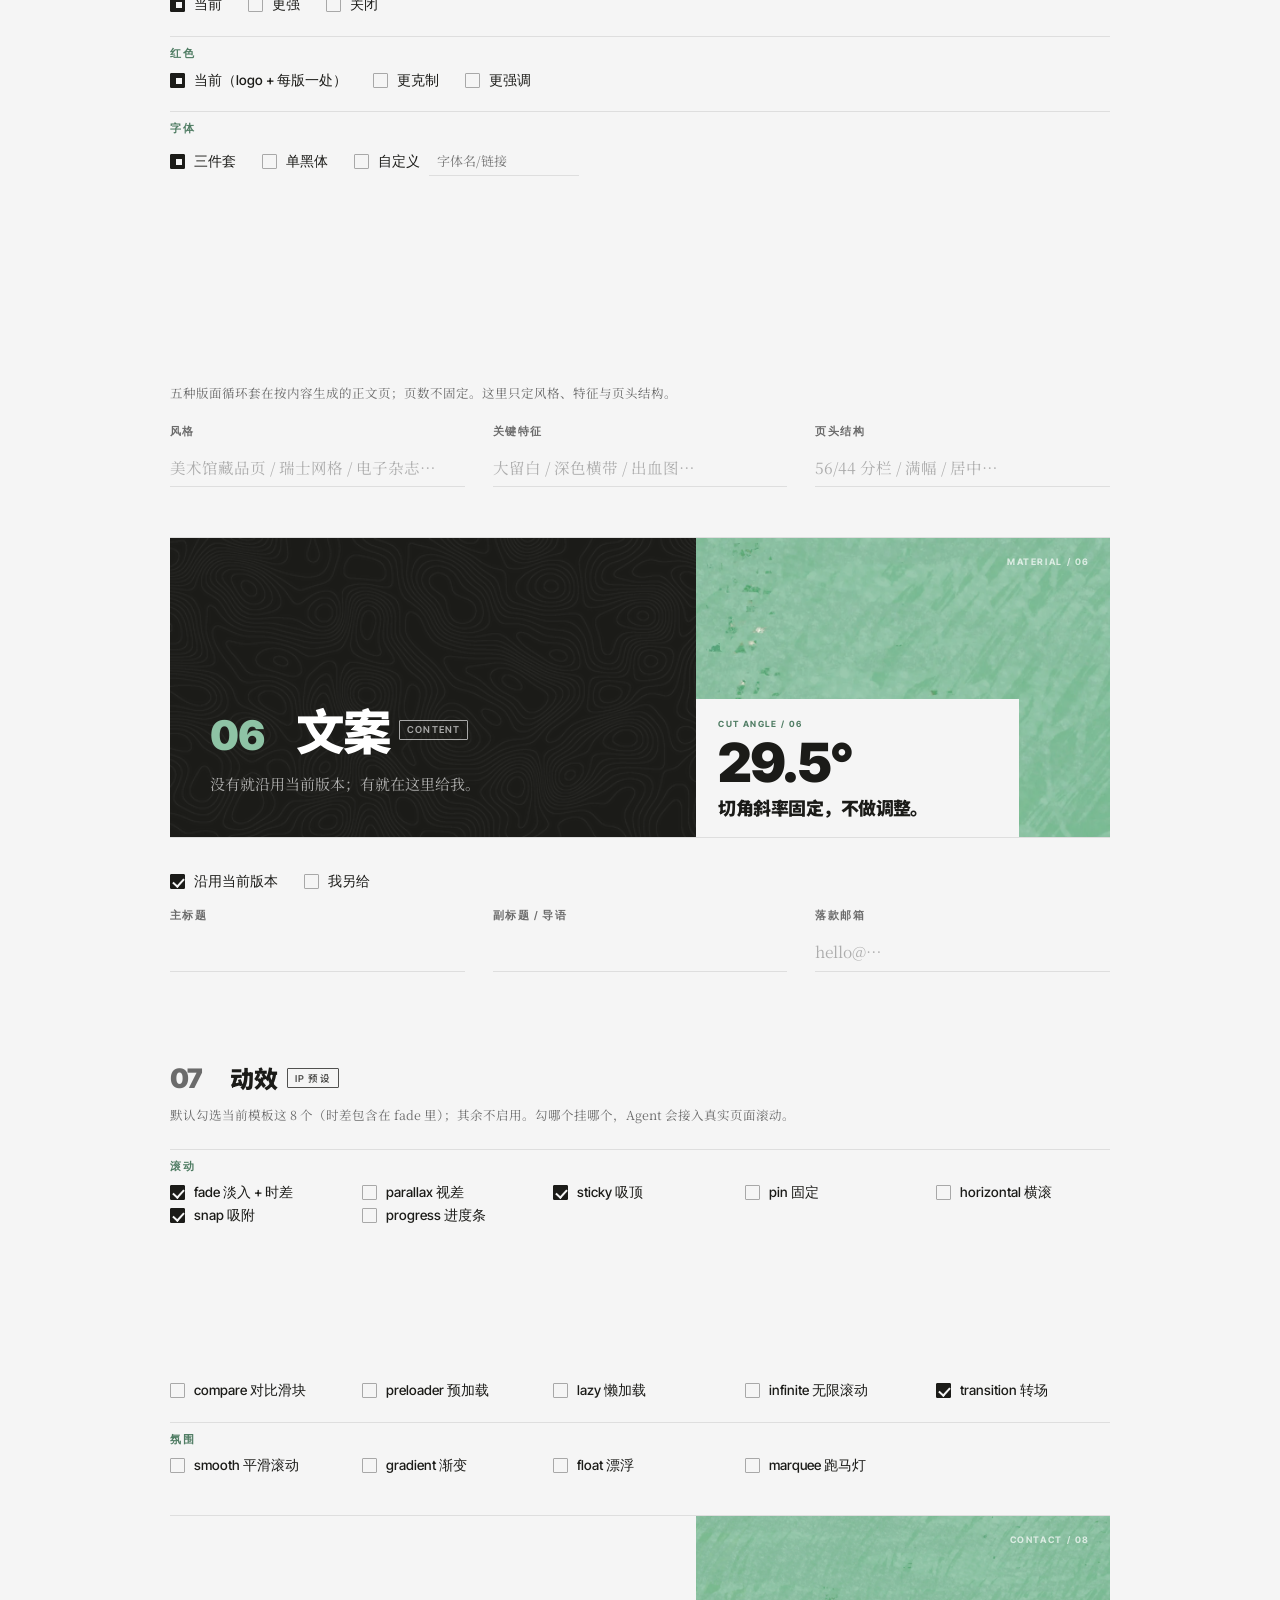
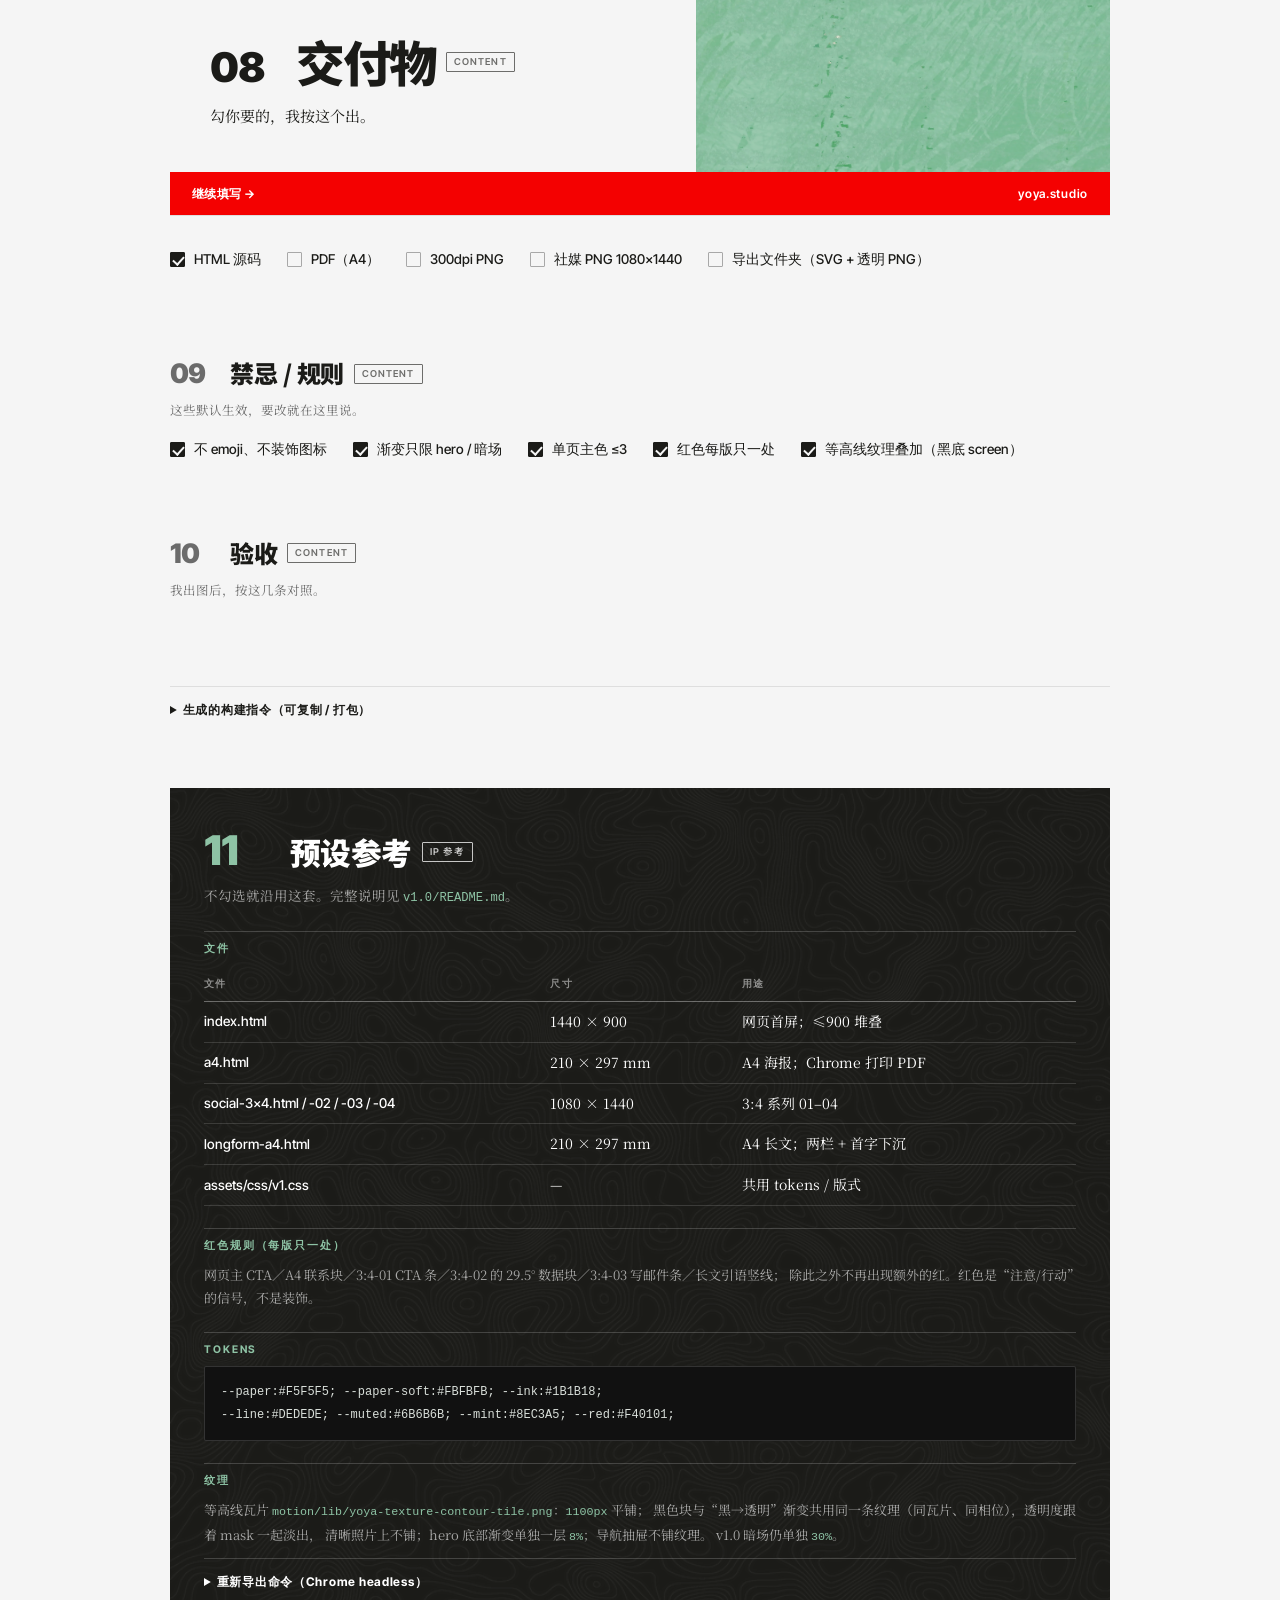
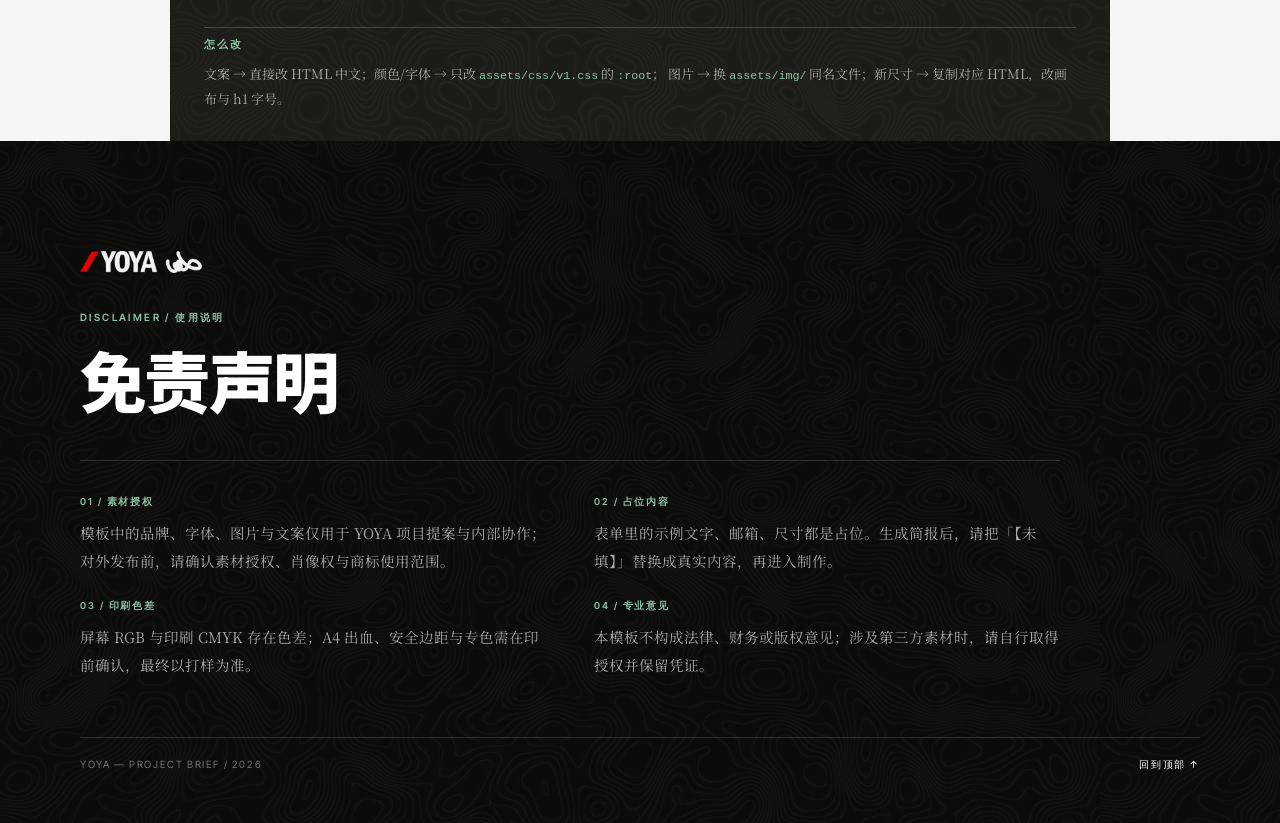
==== commit 17cbbb90: "copy: disclaimer title + IP scope labels" ====
--- a/tool.html
+++ b/tool.html
@@ -817,7 +817,7 @@
   <div class="disc-inner">
     <img class="disc-mark" src="assets/img/yoya-logo-primary-light.webp" alt="YOYA">
     <p class="disc-eyebrow">Disclaimer / 使用说明</p>
-    <h2>这是一份工作文档，<br>不是法律文件。</h2>
+    <h2>免责声明</h2>
     <div class="disc-cols">
       <p><b>01 / 素材授权</b>模板中的品牌、字体、图片与文案仅用于 YOYA 项目提案与内部协作；对外发布前，请确认素材授权、肖像权与商标使用范围。</p>
       <p><b>02 / 占位内容</b>表单里的示例文字、邮箱、尺寸都是占位。生成简报后，请把「【未填】」替换成真实内容，再进入制作。</p>
@@ -868,7 +868,7 @@
 
 ### C2. 末页免责（必须，不得省略）
 - 页面最后一节必须是黑底 `#disclaimer`，不能省略、不能改纸白、不能折叠进其他区。
-- eyebrow：`DISCLAIMER / 使用说明 · IP 锁定`；标题：`这是一份工作文档，` / `不是法律文件。`；四条：01 素材授权 / 02 占位内容 / 03 印刷色差 / 04 专业意见；页脚：`YOYA — PROJECT BRIEF / 2026` + `回到顶部 ↑`。
+- eyebrow：`DISCLAIMER / 使用说明 · IP 锁定`；标题：`免责声明`；四条：01 素材授权 / 02 占位内容 / 03 印刷色差 / 04 专业意见；页脚：`YOYA — PROJECT BRIEF / 2026` + `回到顶部 ↑`。
 - 文案与结构以模板 `index.html` 的 `#disclaimer` 为准；生成新页面时整节复制，不要改写免责内容。
 
 ### D. 导航
